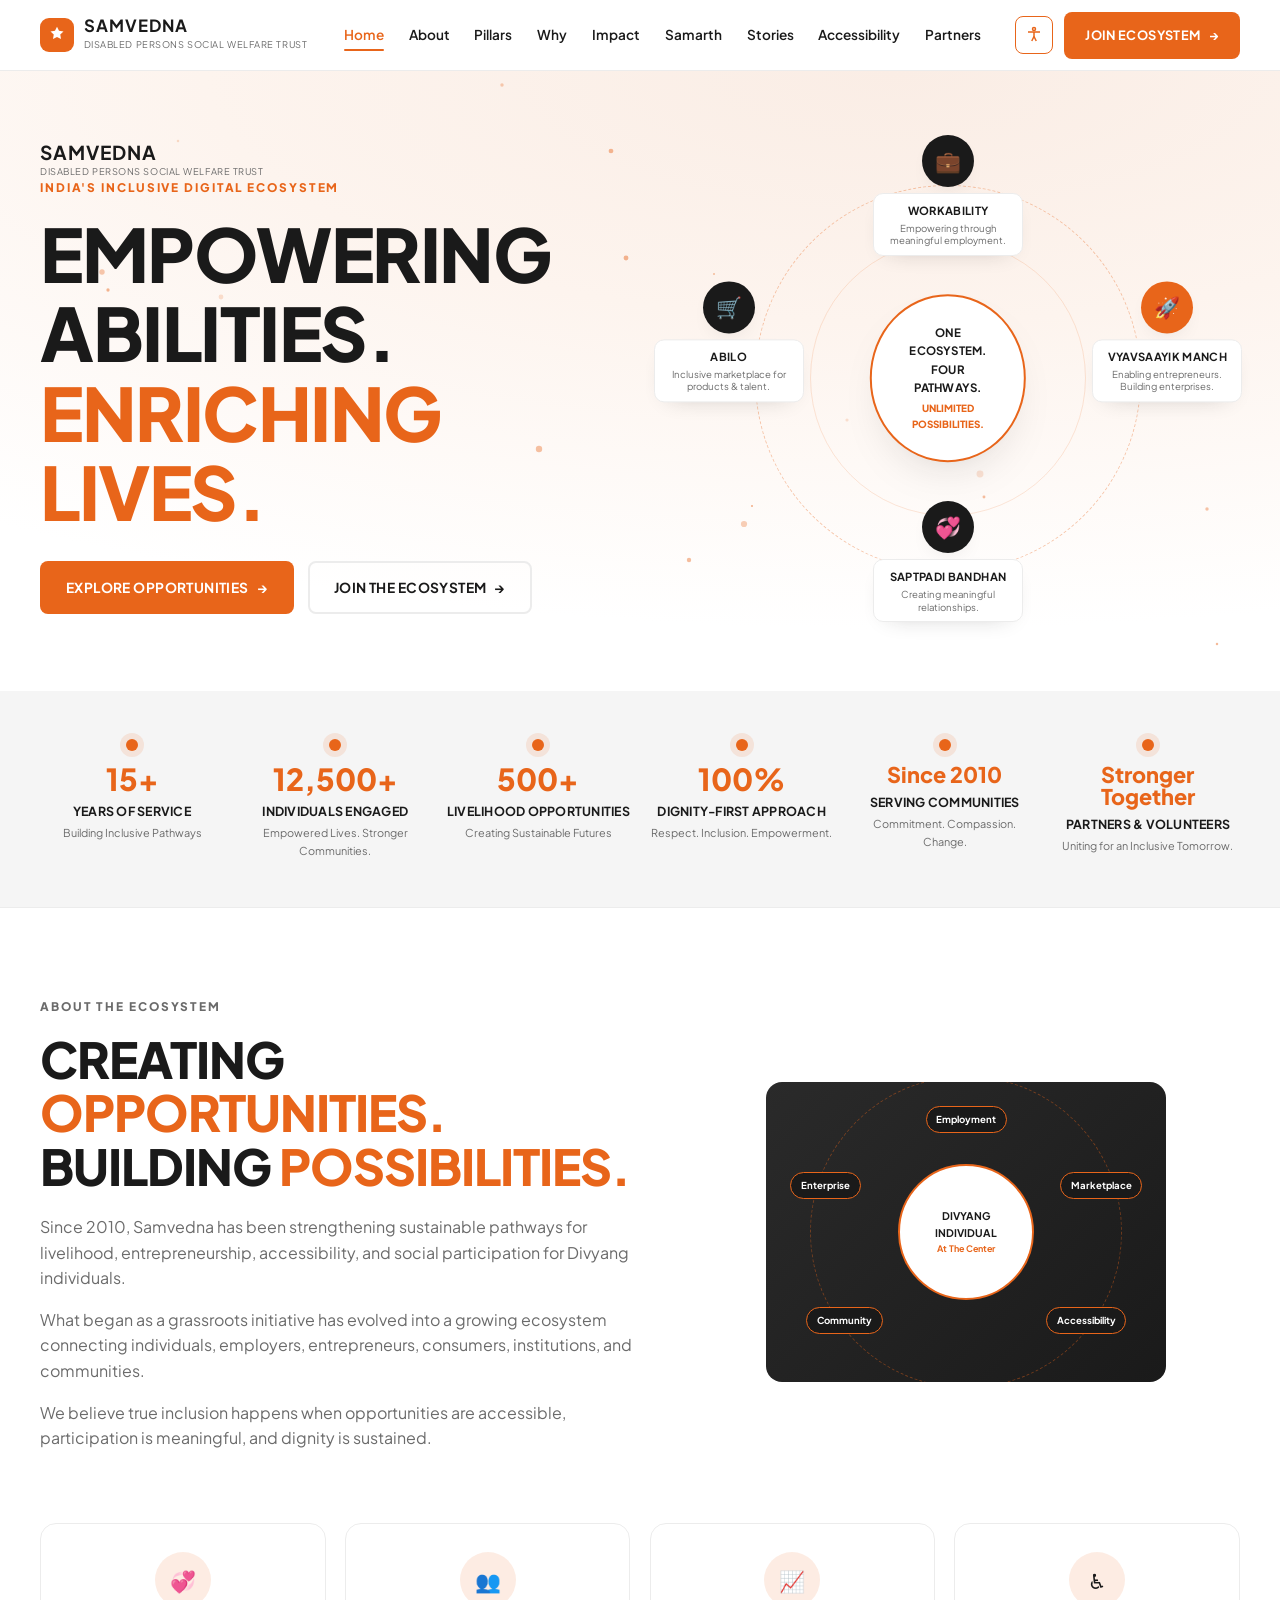
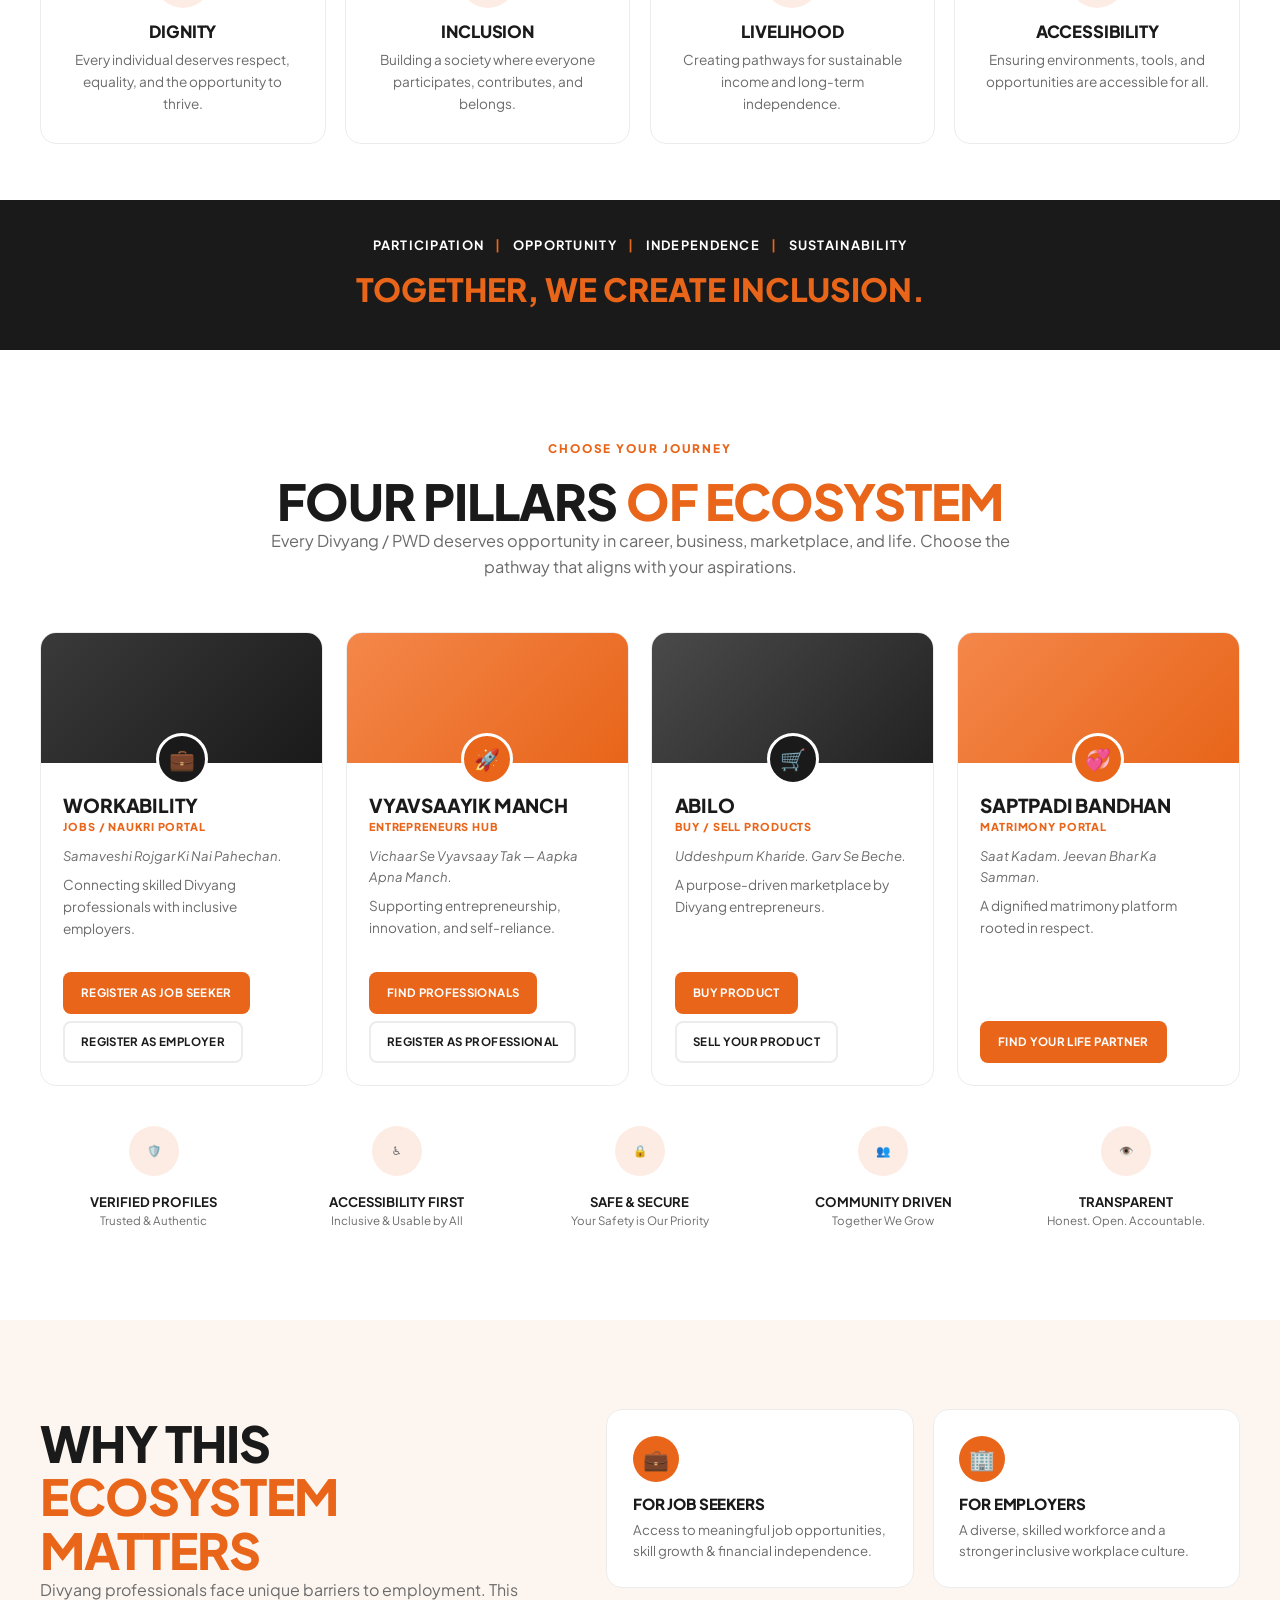
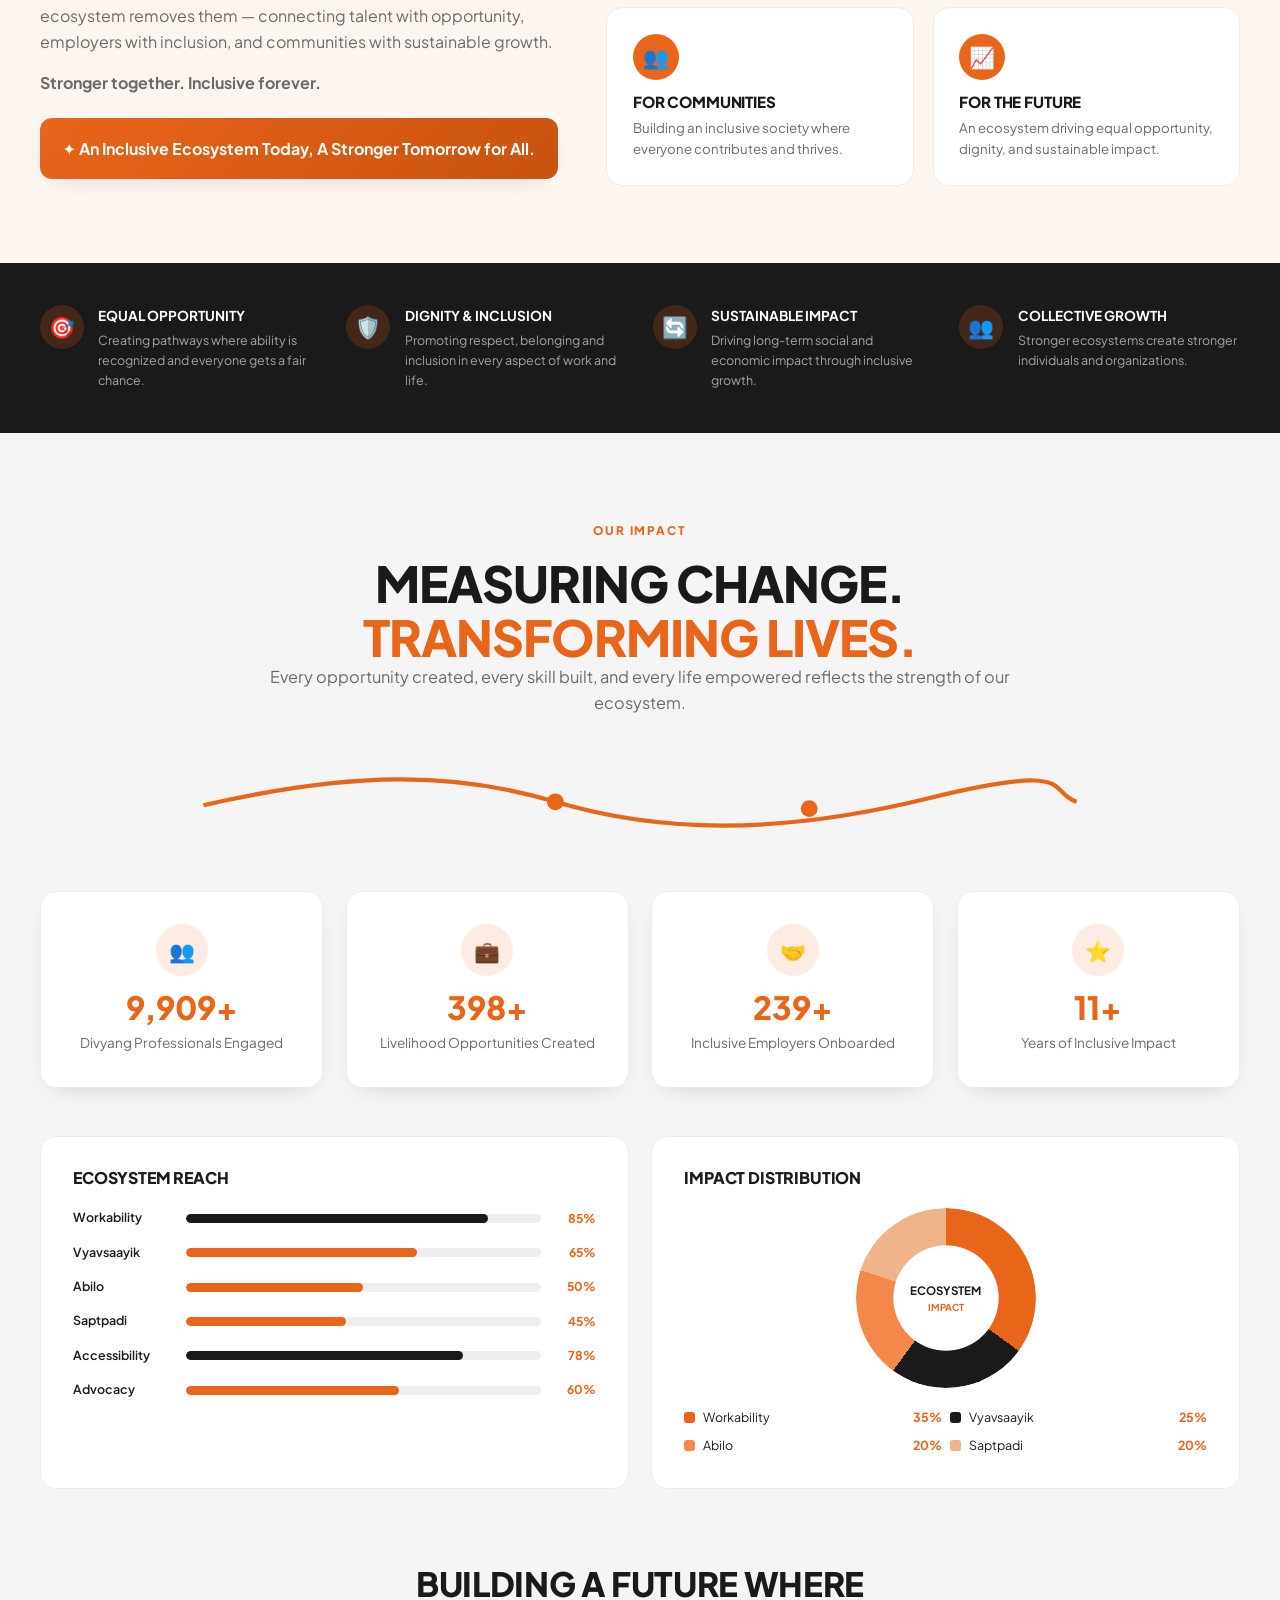
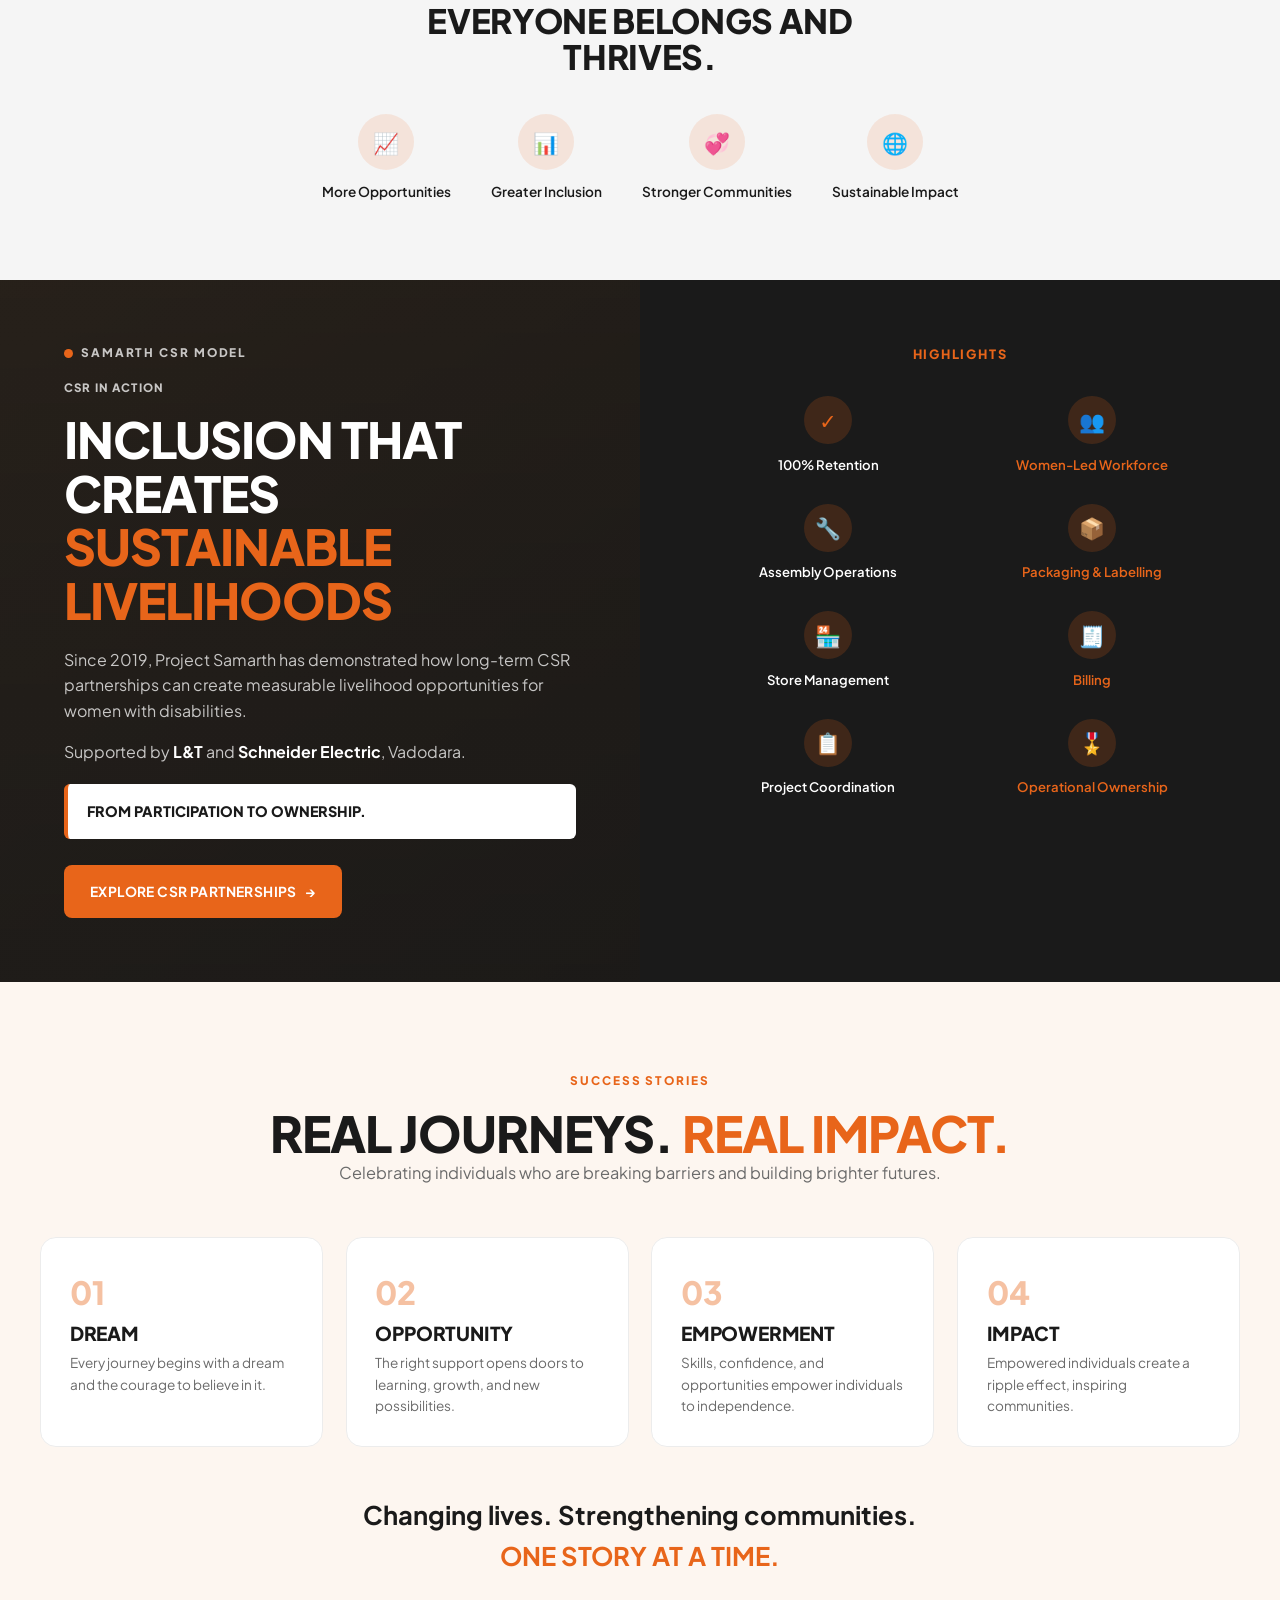
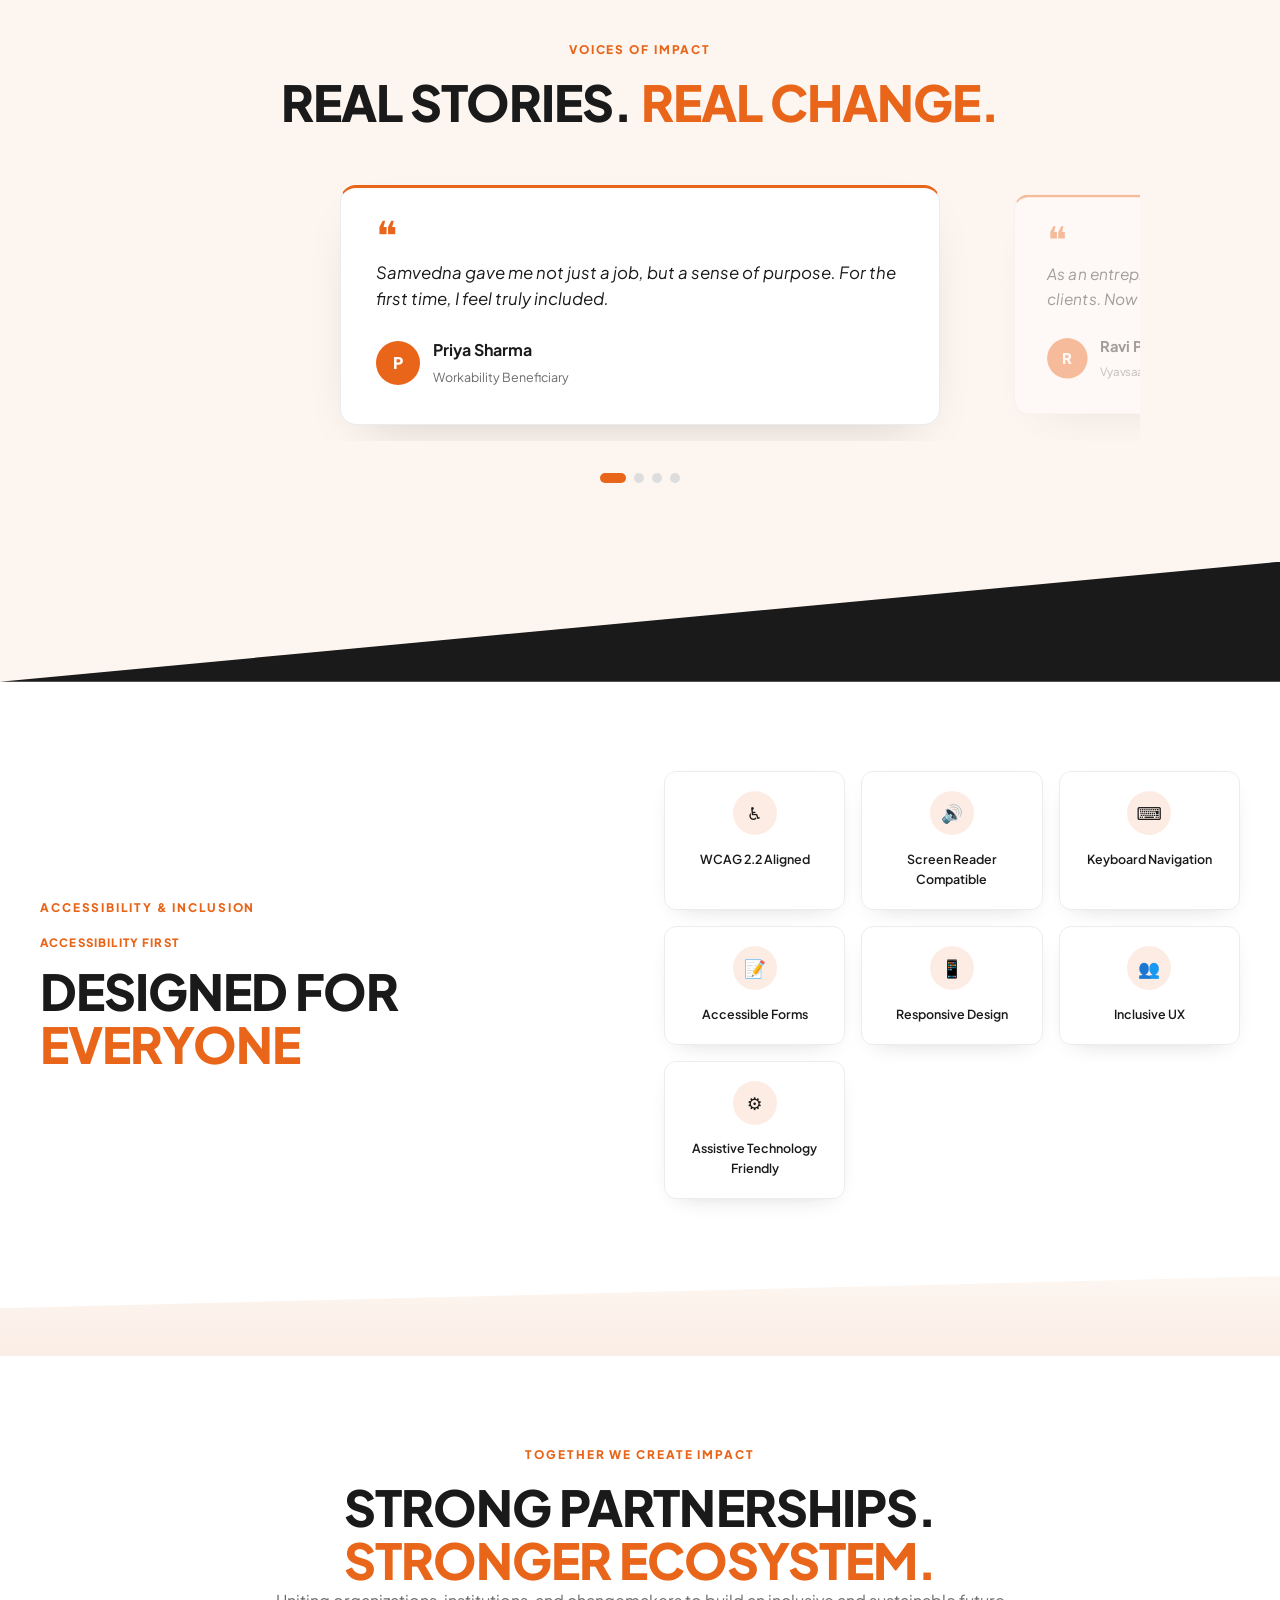
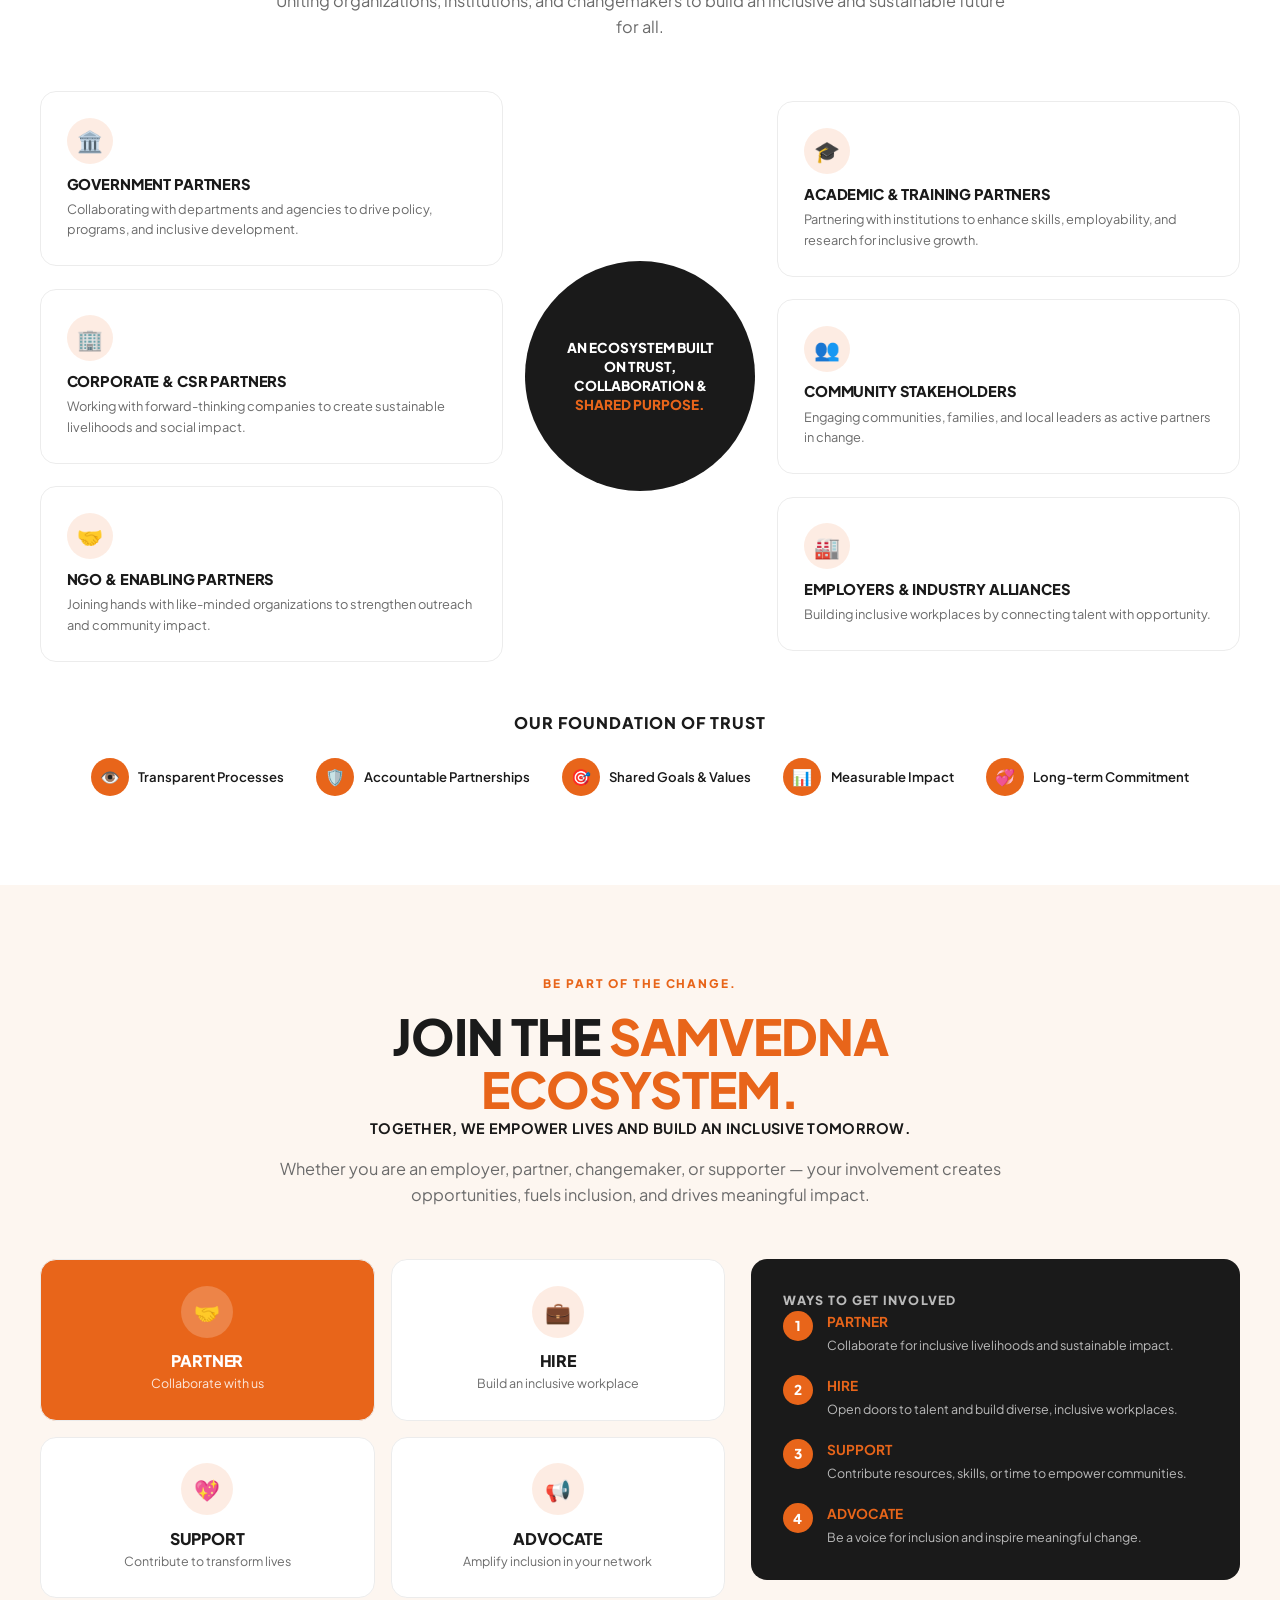
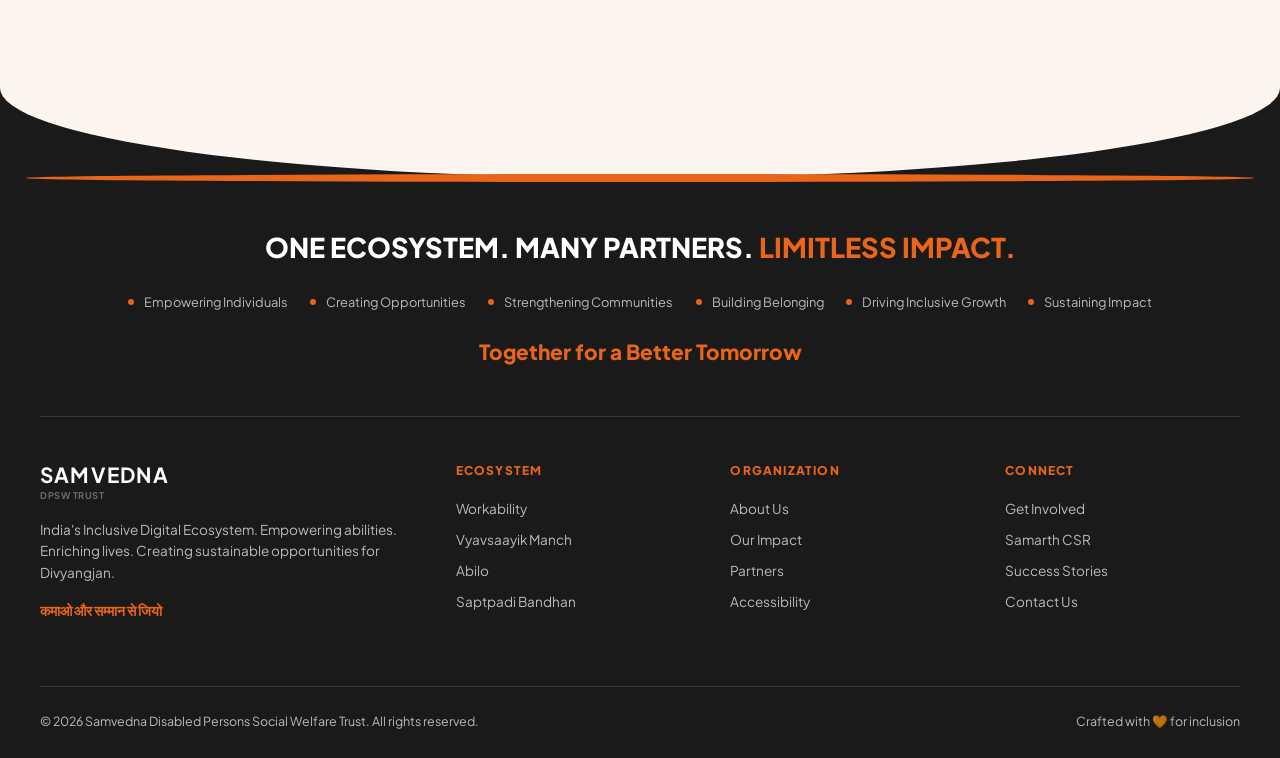
==== index.html @ 9b0b9998 "New Code" ====
<!DOCTYPE html>
<html lang="en">
<head>
  <meta charset="UTF-8" />
  <meta name="viewport" content="width=device-width, initial-scale=1.0" />
  <title>Samvedna — India's Inclusive Digital Ecosystem | DPSW Trust</title>
  <meta name="description" content="Empowering Abilities. Enriching Lives. Samvedna Disabled Persons Social Welfare Trust creates sustainable opportunities for Divyang/PWD individuals through livelihood, enterprise, accessibility, participation, and dignity." />
  <meta name="author" content="Samvedna DPSW Trust" />
  <meta name="robots" content="index, follow" />
  <meta property="og:type" content="website" />
  <meta property="og:site_name" content="Samvedna DPSW Trust" />
  <meta property="og:title" content="Samvedna — India's Inclusive Digital Ecosystem" />
  <meta property="og:description" content="Empowering Abilities. Enriching Lives. Creating sustainable opportunities for Divyang/PWD individuals." />
  <meta property="og:locale" content="en_IN" />

  <link rel="preconnect" href="https://fonts.googleapis.com" />
  <link rel="preconnect" href="https://fonts.gstatic.com" crossorigin />
  <link href="https://fonts.googleapis.com/css2?family=Plus+Jakarta+Sans:ital,wght@0,400;0,500;0,600;0,700;0,800;1,400;1,500&display=swap" rel="stylesheet" />
  <link rel="stylesheet" href="assets/css/style.css" />
</head>
<body>
  <a class="skip-link" href="#main-content">Skip to main content</a>

  <div class="scroll-progress" id="scroll-progress" aria-hidden="true"></div>
  <canvas class="cursor-canvas" id="cursor-canvas" aria-hidden="true"></canvas>

  <!-- ============ HEADER ============ -->
  <header class="site-header" id="site-header">
    <div class="wrap header-inner">
      <a class="brand" href="#hero" aria-label="Samvedna — home">
        <span class="brand-mark" aria-hidden="true">
          <svg viewBox="0 0 24 24" width="20" height="20"><path fill="#fff" d="M12 2l2.4 4.9 5.4.8-3.9 3.8.9 5.4-4.8-2.5-4.8 2.5.9-5.4L4.2 7.7l5.4-.8z"/></svg>
        </span>
        <span class="brand-text"><strong>SAMVEDNA</strong><small>Disabled Persons Social Welfare Trust</small></span>
      </a>

      <nav class="main-nav" id="main-nav" aria-label="Primary">
        <ul>
          <li><a href="#hero">Home</a></li>
          <li><a href="#about">About</a></li>
          <li><a href="#pillars">Pillars</a></li>
          <li><a href="#why">Why</a></li>
          <li><a href="#impact">Impact</a></li>
          <li><a href="#samarth">Samarth</a></li>
          <li><a href="#stories">Stories</a></li>
          <li><a href="#accessibility">Accessibility</a></li>
          <li><a href="#partners">Partners</a></li>
        </ul>
      </nav>

      <div class="header-actions">
        <button class="a11y-btn" aria-label="Accessibility options" title="Accessibility">
          <svg viewBox="0 0 24 24" width="18" height="18" fill="none" stroke="currentColor" stroke-width="2"><circle cx="12" cy="4" r="2"/><path d="M4 8h16M12 8v6m0 0l-3 6m3-6l3 6"/></svg>
        </button>
        <a class="btn btn-solid header-cta" href="#get-involved">Join Ecosystem <span class="arr">&rarr;</span></a>
      </div>

      <button class="nav-toggle" id="nav-toggle" aria-expanded="false" aria-controls="main-nav" aria-label="Open menu">
        <span></span><span></span><span></span>
      </button>
    </div>
  </header>

  <main id="main-content">

    <!-- ============ HERO ============ -->
    <section class="hero" id="hero">
      <div class="particles" id="particles" aria-hidden="true"></div>
      <div class="wrap hero-inner">
        <div class="hero-copy">
          <span class="brand-text hero-logo"><strong>SAMVEDNA</strong><small>Disabled Persons Social Welfare Trust</small></span>
          <p class="eyebrow">India's Inclusive Digital Ecosystem</p>
          <h1 class="hero-title">
            <span class="tw" data-tw="EMPOWERING ABILITIES." data-color="ink"></span>
            <span class="tw" data-tw="ENRICHING LIVES." data-color="orange" data-delay="1200"></span>
          </h1>
          <div class="hero-actions">
            <a class="btn btn-solid" href="#pillars">Explore Opportunities <span class="arr">&rarr;</span></a>
            <a class="btn btn-outline" href="#get-involved">Join The Ecosystem <span class="arr">&rarr;</span></a>
          </div>
        </div>

        <!-- Ecosystem orbit -->
        <div class="orbit-wrap reveal" role="img" aria-label="Ecosystem diagram: Workability, Vyavsaayik Manch, Abilo and Saptpadi Bandhan orbiting one ecosystem.">
          <span class="orbit-ring r1" aria-hidden="true"></span>
          <span class="orbit-ring r2" aria-hidden="true"></span>
          <div class="orbit-center">
            <strong>ONE ECOSYSTEM.</strong>
            <strong>FOUR PATHWAYS.</strong>
            <span class="oc-accent">UNLIMITED POSSIBILITIES.</span>
          </div>

          <div class="orb-node top">
            <span class="orb-icon dark">💼</span>
            <div class="orb-label"><strong>WORKABILITY</strong><small>Empowering through meaningful employment.</small></div>
          </div>
          <div class="orb-node right">
            <span class="orb-icon orange">🚀</span>
            <div class="orb-label"><strong>VYAVSAAYIK MANCH</strong><small>Enabling entrepreneurs. Building enterprises.</small></div>
          </div>
          <div class="orb-node bottom">
            <span class="orb-icon dark">💞</span>
            <div class="orb-label"><strong>SAPTPADI BANDHAN</strong><small>Creating meaningful relationships.</small></div>
          </div>
          <div class="orb-node left">
            <span class="orb-icon dark">🛒</span>
            <div class="orb-label"><strong>ABILO</strong><small>Inclusive marketplace for products &amp; talent.</small></div>
          </div>
        </div>
      </div>
    </section>

    <!-- ============ STATS ============ -->
    <section class="stats" aria-label="Our reach">
      <div class="wrap stats-grid">
        <div class="stat reveal"><span class="dot"></span><span class="stat-num" data-count="15" data-suffix="+">0</span><span class="stat-label">Years of Service</span><span class="stat-sub">Building Inclusive Pathways</span></div>
        <div class="stat reveal"><span class="dot"></span><span class="stat-num" data-count="12500" data-suffix="+">0</span><span class="stat-label">Individuals Engaged</span><span class="stat-sub">Empowered Lives. Stronger Communities.</span></div>
        <div class="stat reveal"><span class="dot"></span><span class="stat-num" data-count="500" data-suffix="+">0</span><span class="stat-label">Livelihood Opportunities</span><span class="stat-sub">Creating Sustainable Futures</span></div>
        <div class="stat reveal"><span class="dot"></span><span class="stat-num" data-count="100" data-suffix="%">0</span><span class="stat-label">Dignity-First Approach</span><span class="stat-sub">Respect. Inclusion. Empowerment.</span></div>
        <div class="stat reveal"><span class="dot"></span><span class="stat-num nc">Since 2010</span><span class="stat-label">Serving Communities</span><span class="stat-sub">Commitment. Compassion. Change.</span></div>
        <div class="stat reveal"><span class="dot"></span><span class="stat-num nc">Stronger Together</span><span class="stat-label">Partners &amp; Volunteers</span><span class="stat-sub">Uniting for an Inclusive Tomorrow.</span></div>
      </div>
    </section>

    <!-- ============ ABOUT ============ -->
    <section class="about" id="about">
      <div class="wrap">
        <div class="about-top">
          <div class="about-copy reveal">
            <p class="eyebrow">About The Ecosystem</p>
            <h2 class="section-title">Creating <span class="o">Opportunities.</span><br />Building <span class="o">Possibilities.</span></h2>
            <p>Since 2010, Samvedna has been strengthening sustainable pathways for livelihood, entrepreneurship, accessibility, and social participation for Divyang individuals.</p>
            <p>What began as a grassroots initiative has evolved into a growing ecosystem connecting individuals, employers, entrepreneurs, consumers, institutions, and communities.</p>
            <p>We believe true inclusion happens when opportunities are accessible, participation is meaningful, and dignity is sustained.</p>
          </div>
          <div class="about-visual reveal" aria-hidden="true">
            <div class="person-orbit">
              <span class="po-ring"></span>
              <div class="po-center"><strong>DIVYANG</strong><strong>INDIVIDUAL</strong><small>At The Center</small></div>
              <span class="po-node n-top">Employment</span>
              <span class="po-node n-tr">Marketplace</span>
              <span class="po-node n-br">Accessibility</span>
              <span class="po-node n-bl">Community</span>
              <span class="po-node n-tl">Enterprise</span>
            </div>
          </div>
        </div>

        <div class="value-cards">
          <article class="value-card reveal"><span class="vc-icon">💞</span><h3>Dignity</h3><p>Every individual deserves respect, equality, and the opportunity to thrive.</p></article>
          <article class="value-card reveal"><span class="vc-icon">👥</span><h3>Inclusion</h3><p>Building a society where everyone participates, contributes, and belongs.</p></article>
          <article class="value-card reveal"><span class="vc-icon">📈</span><h3>Livelihood</h3><p>Creating pathways for sustainable income and long-term independence.</p></article>
          <article class="value-card reveal"><span class="vc-icon">♿</span><h3>Accessibility</h3><p>Ensuring environments, tools, and opportunities are accessible for all.</p></article>
        </div>
      </div>

      <div class="band">
        <div class="wrap band-inner">
          <p class="band-pills"><span>Participation</span><i>|</i><span>Opportunity</span><i>|</i><span>Independence</span><i>|</i><span>Sustainability</span></p>
          <p class="band-title o">Together, We Create Inclusion.</p>
        </div>
      </div>
    </section>

    <!-- ============ PILLARS ============ -->
    <section class="pillars" id="pillars">
      <div class="wrap">
        <header class="section-head reveal">
          <p class="eyebrow center">Choose Your Journey</p>
          <h2 class="section-title">Four Pillars <span class="o">of Ecosystem</span></h2>
          <p class="section-lead">Every Divyang / PWD deserves opportunity in career, business, marketplace, and life. Choose the pathway that aligns with your aspirations.</p>
        </header>

        <div class="pillar-grid">
          <article class="pillar reveal">
            <div class="pillar-top grad-work"><span class="pillar-badge dark">💼</span></div>
            <div class="pillar-body">
              <h3>Workability</h3><p class="p-tag">Jobs / Naukri Portal</p>
              <p class="p-hi">Samaveshi Rojgar Ki Nai Pahechan.</p>
              <p>Connecting skilled Divyang professionals with inclusive employers.</p>
              <div class="p-actions"><a class="btn btn-small btn-solid" href="#get-involved">Register as Job Seeker</a><a class="btn btn-small btn-outline" href="#get-involved">Register as Employer</a></div>
            </div>
          </article>
          <article class="pillar reveal">
            <div class="pillar-top grad-enter"><span class="pillar-badge orange">🚀</span></div>
            <div class="pillar-body">
              <h3>Vyavsaayik Manch</h3><p class="p-tag">Entrepreneurs Hub</p>
              <p class="p-hi">Vichaar Se Vyavsaay Tak — Aapka Apna Manch.</p>
              <p>Supporting entrepreneurship, innovation, and self-reliance.</p>
              <div class="p-actions"><a class="btn btn-small btn-solid" href="#get-involved">Find Professionals</a><a class="btn btn-small btn-outline" href="#get-involved">Register as Professional</a></div>
            </div>
          </article>
          <article class="pillar reveal">
            <div class="pillar-top grad-market"><span class="pillar-badge dark">🛒</span></div>
            <div class="pillar-body">
              <h3>Abilo</h3><p class="p-tag">Buy / Sell Products</p>
              <p class="p-hi">Uddeshpurn Kharide. Garv Se Beche.</p>
              <p>A purpose-driven marketplace by Divyang entrepreneurs.</p>
              <div class="p-actions"><a class="btn btn-small btn-solid" href="#get-involved">Buy Product</a><a class="btn btn-small btn-outline" href="#get-involved">Sell Your Product</a></div>
            </div>
          </article>
          <article class="pillar reveal">
            <div class="pillar-top grad-matri"><span class="pillar-badge orange">💞</span></div>
            <div class="pillar-body">
              <h3>Saptpadi Bandhan</h3><p class="p-tag">Matrimony Portal</p>
              <p class="p-hi">Saat Kadam. Jeevan Bhar Ka Samman.</p>
              <p>A dignified matrimony platform rooted in respect.</p>
              <div class="p-actions"><a class="btn btn-small btn-solid" href="#get-involved">Find Your Life Partner</a></div>
            </div>
          </article>
        </div>

        <ul class="trust-row reveal">
          <li><span class="tr-icon">🛡️</span><strong>Verified Profiles</strong><span>Trusted &amp; Authentic</span></li>
          <li><span class="tr-icon">♿</span><strong>Accessibility First</strong><span>Inclusive &amp; Usable by All</span></li>
          <li><span class="tr-icon">🔒</span><strong>Safe &amp; Secure</strong><span>Your Safety is Our Priority</span></li>
          <li><span class="tr-icon">👥</span><strong>Community Driven</strong><span>Together We Grow</span></li>
          <li><span class="tr-icon">👁️</span><strong>Transparent</strong><span>Honest. Open. Accountable.</span></li>
        </ul>
      </div>
    </section>

    <!-- ============ WHY ============ -->
    <section class="why" id="why">
      <div class="wrap why-grid">
        <div class="why-intro reveal">
          <h2 class="section-title">Why This <span class="o">Ecosystem Matters</span></h2>
          <p>Divyang professionals face unique barriers to employment. This ecosystem removes them — connecting talent with opportunity, employers with inclusion, and communities with sustainable growth.</p>
          <p class="why-strong">Stronger together. Inclusive forever.</p>
          <div class="why-card-cta">✦ An Inclusive Ecosystem Today, A Stronger Tomorrow for All.</div>
        </div>
        <div class="why-cards">
          <article class="why-card reveal"><span class="wc-icon">💼</span><h3>For Job Seekers</h3><p>Access to meaningful job opportunities, skill growth &amp; financial independence.</p></article>
          <article class="why-card reveal"><span class="wc-icon">🏢</span><h3>For Employers</h3><p>A diverse, skilled workforce and a stronger inclusive workplace culture.</p></article>
          <article class="why-card reveal"><span class="wc-icon">👥</span><h3>For Communities</h3><p>Building an inclusive society where everyone contributes and thrives.</p></article>
          <article class="why-card reveal"><span class="wc-icon">📈</span><h3>For The Future</h3><p>An ecosystem driving equal opportunity, dignity, and sustainable impact.</p></article>
        </div>
      </div>
      <div class="band">
        <div class="wrap band-grid">
          <div class="band-item reveal"><span class="bi-icon">🎯</span><div><strong>Equal Opportunity</strong><p>Creating pathways where ability is recognized and everyone gets a fair chance.</p></div></div>
          <div class="band-item reveal"><span class="bi-icon">🛡️</span><div><strong>Dignity &amp; Inclusion</strong><p>Promoting respect, belonging and inclusion in every aspect of work and life.</p></div></div>
          <div class="band-item reveal"><span class="bi-icon">🔄</span><div><strong>Sustainable Impact</strong><p>Driving long-term social and economic impact through inclusive growth.</p></div></div>
          <div class="band-item reveal"><span class="bi-icon">👥</span><div><strong>Collective Growth</strong><p>Stronger ecosystems create stronger individuals and organizations.</p></div></div>
        </div>
      </div>
    </section>

    <!-- ============ IMPACT ============ -->
    <section class="impact" id="impact">
      <div class="wrap">
        <header class="section-head reveal">
          <p class="eyebrow center">Our Impact</p>
          <h2 class="section-title">Measuring Change. <span class="o">Transforming Lives.</span></h2>
          <p class="section-lead">Every opportunity created, every skill built, and every life empowered reflects the strength of our ecosystem.</p>
        </header>

        <svg class="squiggle reveal" viewBox="0 0 520 40" preserveAspectRatio="xMidYMid meet" aria-hidden="true">
          <path d="M2 22 C 90 2, 150 2, 210 20 S 340 40, 430 18 S 500 14, 518 20" fill="none" stroke="#E8651A" stroke-width="2.5"/>
          <circle cx="210" cy="20" r="5" fill="#E8651A"/><circle cx="360" cy="24" r="5" fill="#E8651A"/>
        </svg>

        <div class="impact-cards">
          <div class="impact-card reveal"><span class="ic-icon">👥</span><span class="stat-num" data-count="9909" data-suffix="+">0</span><span>Divyang Professionals Engaged</span></div>
          <div class="impact-card reveal"><span class="ic-icon">💼</span><span class="stat-num" data-count="398" data-suffix="+">0</span><span>Livelihood Opportunities Created</span></div>
          <div class="impact-card reveal"><span class="ic-icon">🤝</span><span class="stat-num" data-count="239" data-suffix="+">0</span><span>Inclusive Employers Onboarded</span></div>
          <div class="impact-card reveal"><span class="ic-icon">⭐</span><span class="stat-num" data-count="11" data-suffix="+">0</span><span>Years of Inclusive Impact</span></div>
        </div>

        <div class="impact-charts">
          <div class="chart-card reveal">
            <h3>Ecosystem Reach</h3>
            <ul class="bars">
              <li><span class="bl">Workability</span><span class="bar dark"><i style="--v:85%"></i></span><span class="bv">85%</span></li>
              <li><span class="bl">Vyavsaayik</span><span class="bar"><i style="--v:65%"></i></span><span class="bv">65%</span></li>
              <li><span class="bl">Abilo</span><span class="bar"><i style="--v:50%"></i></span><span class="bv">50%</span></li>
              <li><span class="bl">Saptpadi</span><span class="bar"><i style="--v:45%"></i></span><span class="bv">45%</span></li>
              <li><span class="bl">Accessibility</span><span class="bar dark"><i style="--v:78%"></i></span><span class="bv">78%</span></li>
              <li><span class="bl">Advocacy</span><span class="bar"><i style="--v:60%"></i></span><span class="bv">60%</span></li>
            </ul>
          </div>
          <div class="chart-card reveal">
            <h3>Impact Distribution</h3>
            <div class="donut-wrap">
              <div class="donut" style="--w:35;--v:25;--a:20;--s:20;"></div>
              <div class="donut-center"><strong>ECOSYSTEM</strong><small>IMPACT</small></div>
            </div>
            <ul class="donut-legend">
              <li><i class="lg o"></i>Workability <b>35%</b></li>
              <li><i class="lg d"></i>Vyavsaayik <b>25%</b></li>
              <li><i class="lg l"></i>Abilo <b>20%</b></li>
              <li><i class="lg g"></i>Saptpadi <b>20%</b></li>
            </ul>
          </div>
        </div>
      </div>

      <div class="future">
        <div class="wrap">
          <h2 class="future-title reveal">Building a Future Where Everyone Belongs and Thrives.</h2>
          <ul class="future-items">
            <li class="reveal"><span class="fi-icon">📈</span>More Opportunities</li>
            <li class="reveal"><span class="fi-icon">📊</span>Greater Inclusion</li>
            <li class="reveal"><span class="fi-icon">💞</span>Stronger Communities</li>
            <li class="reveal"><span class="fi-icon">🌐</span>Sustainable Impact</li>
          </ul>
        </div>
      </div>
    </section>

    <!-- ============ SAMARTH ============ -->
    <section class="samarth" id="samarth">
      <div class="samarth-split">
        <div class="samarth-left reveal">
          <p class="eyebrow"><span class="dot-o"></span> Samarth CSR Model</p>
          <p class="csr-tag">CSR In Action</p>
          <h2 class="section-title light">Inclusion That Creates <span class="o">Sustainable Livelihoods</span></h2>
          <p>Since 2019, Project Samarth has demonstrated how long-term CSR partnerships can create measurable livelihood opportunities for women with disabilities.</p>
          <p class="csr-support">Supported by <b>L&amp;T</b> and <b>Schneider Electric</b>, Vadodara.</p>
          <div class="csr-quote">From Participation to Ownership.</div>
          <a class="btn btn-solid" href="#get-involved">Explore CSR Partnerships <span class="arr">&rarr;</span></a>
        </div>
        <div class="samarth-right reveal">
          <p class="hl-title">Highlights</p>
          <ul class="hl-grid">
            <li><span class="hl-icon">✓</span>100% Retention</li>
            <li><span class="hl-icon">👥</span>Women-Led Workforce</li>
            <li><span class="hl-icon">🔧</span>Assembly Operations</li>
            <li><span class="hl-icon">📦</span>Packaging &amp; Labelling</li>
            <li><span class="hl-icon">🏪</span>Store Management</li>
            <li><span class="hl-icon">🧾</span>Billing</li>
            <li><span class="hl-icon">📋</span>Project Coordination</li>
            <li><span class="hl-icon">🎖️</span>Operational Ownership</li>
          </ul>
        </div>
      </div>
    </section>

    <!-- ============ STORIES ============ -->
    <section class="stories" id="stories">
      <div class="wrap">
        <header class="section-head reveal">
          <p class="eyebrow center">Success Stories</p>
          <h2 class="section-title">Real Journeys. <span class="o">Real Impact.</span></h2>
          <p class="section-lead">Celebrating individuals who are breaking barriers and building brighter futures.</p>
        </header>
        <ol class="journey">
          <li class="reveal"><span class="j-step">01</span><h3>Dream</h3><p>Every journey begins with a dream and the courage to believe in it.</p></li>
          <li class="reveal"><span class="j-step">02</span><h3>Opportunity</h3><p>The right support opens doors to learning, growth, and new possibilities.</p></li>
          <li class="reveal"><span class="j-step">03</span><h3>Empowerment</h3><p>Skills, confidence, and opportunities empower individuals to independence.</p></li>
          <li class="reveal"><span class="j-step">04</span><h3>Impact</h3><p>Empowered individuals create a ripple effect, inspiring communities.</p></li>
        </ol>
        <p class="stories-slogan reveal">Changing lives. Strengthening communities.<br /><span class="o">One Story at a Time.</span></p>

        <div class="testimonials reveal">
          <p class="eyebrow center">Voices of Impact</p>
          <h2 class="section-title center">Real Stories. <span class="o">Real Change.</span></h2>
          <div class="t-viewport">
            <div class="t-track" id="t-track">
              <figure class="t-card"><span class="tq">&#10077;</span><blockquote>Samvedna gave me not just a job, but a sense of purpose. For the first time, I feel truly included.</blockquote><figcaption><span class="t-av">P</span><span><strong>Priya Sharma</strong><small>Workability Beneficiary</small></span></figcaption></figure>
              <figure class="t-card"><span class="tq">&#10077;</span><blockquote>As an entrepreneur, Vyavsaayik Manch helped me find my first clients. Now my business is growing every month.</blockquote><figcaption><span class="t-av">R</span><span><strong>Ravi Patel</strong><small>Vyavsaayik Manch Member</small></span></figcaption></figure>
              <figure class="t-card"><span class="tq">&#10077;</span><blockquote>Abilo marketplace let me sell my handmade products to customers across India. Dignity in every sale.</blockquote><figcaption><span class="t-av">S</span><span><strong>Sunita Devi</strong><small>Abilo Seller</small></span></figcaption></figure>
              <figure class="t-card"><span class="tq">&#10077;</span><blockquote>The CSR partnership with Samarth gave our team purpose and pride. We are not just employees — we are owners.</blockquote><figcaption><span class="t-av">M</span><span><strong>Meena Joshi</strong><small>Samarth CSR Participant</small></span></figcaption></figure>
            </div>
          </div>
          <div class="t-dots" id="t-dots" role="tablist" aria-label="Choose testimonial"></div>
        </div>
      </div>
      <div class="diag-black" aria-hidden="true"></div>
    </section>

    <!-- ============ ACCESSIBILITY ============ -->
    <section class="access" id="accessibility">
      <div class="wrap access-grid">
        <div class="access-copy reveal">
          <p class="eyebrow">Accessibility &amp; Inclusion</p>
          <p class="csr-tag">Accessibility First</p>
          <h2 class="section-title">Designed For <span class="o">Everyone</span></h2>
        </div>
        <ul class="access-list reveal">
          <li><span class="al-icon">♿</span>WCAG 2.2 Aligned</li>
          <li><span class="al-icon">🔊</span>Screen Reader Compatible</li>
          <li><span class="al-icon">⌨️</span>Keyboard Navigation</li>
          <li><span class="al-icon">📝</span>Accessible Forms</li>
          <li><span class="al-icon">📱</span>Responsive Design</li>
          <li><span class="al-icon">👥</span>Inclusive UX</li>
          <li><span class="al-icon">⚙️</span>Assistive Technology Friendly</li>
        </ul>
      </div>
      <div class="diag-peach" aria-hidden="true"></div>
    </section>

    <!-- ============ PARTNERS ============ -->
    <section class="partners" id="partners">
      <div class="wrap">
        <header class="section-head reveal">
          <p class="eyebrow center">Together We Create Impact</p>
          <h2 class="section-title">Strong Partnerships. <span class="o">Stronger Ecosystem.</span></h2>
          <p class="section-lead">Uniting organizations, institutions, and changemakers to build an inclusive and sustainable future for all.</p>
        </header>
        <div class="partner-layout">
          <div class="p-col">
            <article class="partner reveal"><span class="pt-icon">🏛️</span><h3>Government Partners</h3><p>Collaborating with departments and agencies to drive policy, programs, and inclusive development.</p></article>
            <article class="partner reveal"><span class="pt-icon">🏢</span><h3>Corporate &amp; CSR Partners</h3><p>Working with forward-thinking companies to create sustainable livelihoods and social impact.</p></article>
            <article class="partner reveal"><span class="pt-icon">🤝</span><h3>NGO &amp; Enabling Partners</h3><p>Joining hands with like-minded organizations to strengthen outreach and community impact.</p></article>
          </div>
          <div class="p-center reveal" aria-hidden="true"><span>An Ecosystem Built on Trust, Collaboration &amp; <span class="o">Shared Purpose.</span></span></div>
          <div class="p-col">
            <article class="partner reveal"><span class="pt-icon">🎓</span><h3>Academic &amp; Training Partners</h3><p>Partnering with institutions to enhance skills, employability, and research for inclusive growth.</p></article>
            <article class="partner reveal"><span class="pt-icon">👥</span><h3>Community Stakeholders</h3><p>Engaging communities, families, and local leaders as active partners in change.</p></article>
            <article class="partner reveal"><span class="pt-icon">🏭</span><h3>Employers &amp; Industry Alliances</h3><p>Building inclusive workplaces by connecting talent with opportunity.</p></article>
          </div>
        </div>
        <div class="foundation reveal">
          <p class="fnd-title">Our Foundation of Trust</p>
          <ul>
            <li><span class="fnd-icon">👁️</span>Transparent Processes</li>
            <li><span class="fnd-icon">🛡️</span>Accountable Partnerships</li>
            <li><span class="fnd-icon">🎯</span>Shared Goals &amp; Values</li>
            <li><span class="fnd-icon">📊</span>Measurable Impact</li>
            <li><span class="fnd-icon">💞</span>Long-term Commitment</li>
          </ul>
        </div>
      </div>
    </section>

    <!-- ============ GET INVOLVED ============ -->
    <section class="get-involved" id="get-involved">
      <div class="wrap">
        <header class="section-head reveal">
          <p class="eyebrow center">Be Part of the Change.</p>
          <h2 class="section-title">Join The <span class="o">Samvedna Ecosystem.</span></h2>
          <p class="gi-strong">Together, we empower lives and build an inclusive tomorrow.</p>
          <p class="section-lead">Whether you are an employer, partner, changemaker, or supporter — your involvement creates opportunities, fuels inclusion, and drives meaningful impact.</p>
        </header>
        <div class="gi-layout">
          <div class="gi-cards">
            <article class="gi-card active reveal"><span class="gi-icon">🤝</span><h3>Partner</h3><p>Collaborate with us</p></article>
            <article class="gi-card reveal"><span class="gi-icon">💼</span><h3>Hire</h3><p>Build an inclusive workplace</p></article>
            <article class="gi-card reveal"><span class="gi-icon">💖</span><h3>Support</h3><p>Contribute to transform lives</p></article>
            <article class="gi-card reveal"><span class="gi-icon">📢</span><h3>Advocate</h3><p>Amplify inclusion in your network</p></article>
          </div>
          <div class="gi-panel reveal">
            <p class="gi-panel-title">Ways to Get Involved</p>
            <ol>
              <li><span class="gi-num">1</span><div><strong>Partner</strong><p>Collaborate for inclusive livelihoods and sustainable impact.</p></div></li>
              <li><span class="gi-num">2</span><div><strong>Hire</strong><p>Open doors to talent and build diverse, inclusive workplaces.</p></div></li>
              <li><span class="gi-num">3</span><div><strong>Support</strong><p>Contribute resources, skills, or time to empower communities.</p></div></li>
              <li><span class="gi-num">4</span><div><strong>Advocate</strong><p>Be a voice for inclusion and inspire meaningful change.</p></div></li>
            </ol>
          </div>
        </div>
      </div>
    </section>
  </main>

  <!-- ============ FOOTER ============ -->
  <footer class="site-footer">
    <div class="footer-curve" aria-hidden="true"></div>
    <div class="wrap footer-top">
      <p class="footer-slogan">One Ecosystem. Many Partners. <span class="o">Limitless Impact.</span></p>
      <ul class="footer-tags">
        <li>Empowering Individuals</li><li>Creating Opportunities</li><li>Strengthening Communities</li>
        <li>Building Belonging</li><li>Driving Inclusive Growth</li><li>Sustaining Impact</li>
      </ul>
      <p class="footer-together o">Together for a Better Tomorrow</p>
    </div>

    <div class="wrap footer-grid">
      <div class="footer-brand">
        <span class="brand-text"><strong>SAMVEDNA</strong><small class="o">DPSW Trust</small></span>
        <p>India's Inclusive Digital Ecosystem. Empowering abilities. Enriching lives. Creating sustainable opportunities for Divyangjan.</p>
        <p class="footer-hindi o" lang="hi">कमाओ और सम्मान से जियो</p>
      </div>
      <nav class="footer-col" aria-label="Ecosystem"><h4>Ecosystem</h4><ul><li><a href="#pillars">Workability</a></li><li><a href="#pillars">Vyavsaayik Manch</a></li><li><a href="#pillars">Abilo</a></li><li><a href="#pillars">Saptpadi Bandhan</a></li></ul></nav>
      <nav class="footer-col" aria-label="Organization"><h4>Organization</h4><ul><li><a href="#about">About Us</a></li><li><a href="#impact">Our Impact</a></li><li><a href="#partners">Partners</a></li><li><a href="#accessibility">Accessibility</a></li></ul></nav>
      <nav class="footer-col" aria-label="Connect"><h4>Connect</h4><ul><li><a href="#get-involved">Get Involved</a></li><li><a href="#samarth">Samarth CSR</a></li><li><a href="#stories">Success Stories</a></li><li><a href="#">Contact Us</a></li></ul></nav>
    </div>
    <div class="wrap footer-bottom">
      <p>&copy; <span id="year">2026</span> Samvedna Disabled Persons Social Welfare Trust. All rights reserved.</p>
      <p>Crafted with 🧡 for inclusion</p>
    </div>
  </footer>

  <script src="assets/js/main.js"></script>
</body>
</html>
---- assets/css/style.css ----
/* =====================================================================
   SAMVEDNA — DPSW Trust  |  Orange (#E8651A) + Black (#1A1A1A) + Cream
   ===================================================================== */
:root{
  --orange:#E8651A; --orange-d:#c9530f; --orange-l:#f4874a;
  --ink:#1A1A1A; --ink-2:#2a2a2a; --gray:#6b6b6b; --gray-l:#9a9a9a;
  --cream:#FAEDE5; --cream-2:#FBF3EC; --peach:#FDF6F0;
  --white:#fff; --off:#f5f5f5; --line:#ececec; --line-d:rgba(255,255,255,.12);
  --font:'Plus Jakarta Sans',system-ui,-apple-system,sans-serif;
  --wrap:1200px; --radius:16px; --radius-sm:12px;
  --shadow:0 20px 50px -28px rgba(26,26,26,.25);
  --shadow-sm:0 8px 24px -16px rgba(26,26,26,.3);
  --ease:cubic-bezier(.22,1,.36,1);
}
*,*::before,*::after{box-sizing:border-box}
html{scroll-behavior:smooth;-webkit-text-size-adjust:100%}
body{margin:0;font-family:var(--font);color:var(--ink);background:var(--white);line-height:1.6;font-size:16px;-webkit-font-smoothing:antialiased}
img{max-width:100%;display:block}
a{color:inherit;text-decoration:none}
ul,ol{margin:0;padding:0;list-style:none}
h1,h2,h3,h4{margin:0;font-weight:800;line-height:1.08;letter-spacing:-.01em}
p{margin:0 0 1rem}
.wrap{width:min(100% - 2.5rem,var(--wrap));margin-inline:auto}
.o{color:var(--orange)}
.skip-link{position:absolute;left:1rem;top:-60px;background:var(--orange);color:#fff;padding:.7rem 1.2rem;border-radius:0 0 10px 10px;z-index:500;transition:top .2s}
.skip-link:focus{top:0}
:focus-visible{outline:3px solid var(--orange);outline-offset:3px;border-radius:4px}

/* eyebrow / titles */
.eyebrow{font-size:.74rem;font-weight:800;letter-spacing:.16em;text-transform:uppercase;color:var(--orange);margin:0 0 1rem;display:flex;align-items:center;gap:.5rem}
.eyebrow.center{justify-content:center}
.section-title{font-size:clamp(1.8rem,4.2vw,3.1rem);text-transform:uppercase;letter-spacing:-.02em}
.section-title.center{text-align:center}
.section-title.light{color:#fff}
.section-lead{font-size:1.02rem;color:var(--gray);max-width:62ch}
.section-head{text-align:center;max-width:760px;margin:0 auto 3.2rem}
.section-head .section-lead{margin-inline:auto}
.dot-o{width:9px;height:9px;border-radius:50%;background:var(--orange);display:inline-block}

/* buttons */
.btn{display:inline-flex;align-items:center;justify-content:center;gap:.5rem;font-family:var(--font);font-weight:700;font-size:.86rem;text-transform:uppercase;letter-spacing:.03em;padding:.85rem 1.5rem;border-radius:8px;border:2px solid transparent;cursor:pointer;transition:transform .25s var(--ease),background .25s,color .25s,border-color .25s;will-change:transform}
.btn .arr{transition:transform .25s var(--ease)}
.btn:hover .arr{transform:translateX(4px)}
.btn-solid{background:var(--orange);color:#fff}
.btn-solid:hover{background:var(--orange-d)}
.btn-outline{background:transparent;border-color:var(--line);color:var(--ink)}
.btn-outline:hover{border-color:var(--orange);color:var(--orange)}
.btn-small{padding:.6rem 1rem;font-size:.72rem}
.header-cta{padding:.7rem 1.2rem;font-size:.8rem}

/* header */
.site-header{position:sticky;top:0;z-index:100;background:rgba(255,255,255,.92);backdrop-filter:blur(12px);border-bottom:1px solid var(--line);transition:box-shadow .3s}
.site-header.scrolled{box-shadow:0 6px 24px -18px rgba(0,0,0,.4)}
.header-inner{display:flex;align-items:center;gap:1.4rem;height:70px}
.brand{display:flex;align-items:center;gap:.6rem}
.brand-mark{width:34px;height:34px;border-radius:9px;background:var(--orange);display:grid;place-items:center;flex-shrink:0}
.brand-text strong{display:block;font-size:1.05rem;letter-spacing:.06em;color:var(--ink);line-height:1}
.brand-text small{display:block;font-size:.58rem;color:var(--gray);letter-spacing:.06em;text-transform:uppercase;margin-top:2px}
.main-nav{margin-left:auto}
.main-nav ul{display:flex;gap:.15rem}
.main-nav a{display:block;padding:.5rem .7rem;font-size:.85rem;font-weight:600;color:var(--ink);border-radius:7px;position:relative;transition:color .2s}
.main-nav a:hover,.main-nav a.active{color:var(--orange)}
.main-nav a.active::after{content:"";position:absolute;left:.7rem;right:.7rem;bottom:3px;height:2px;background:var(--orange);border-radius:2px}
.header-actions{display:flex;align-items:center;gap:.7rem}
.a11y-btn{width:38px;height:38px;border:1.5px solid var(--orange);border-radius:8px;background:transparent;color:var(--orange);display:grid;place-items:center;cursor:pointer;transition:background .2s,color .2s}
.a11y-btn:hover{background:var(--orange);color:#fff}
.nav-toggle{display:none;flex-direction:column;gap:5px;width:44px;height:44px;background:none;border:none;cursor:pointer;padding:10px;margin-left:auto}
.nav-toggle span{height:2px;background:var(--ink);border-radius:2px;transition:transform .3s,opacity .3s}
.nav-toggle[aria-expanded="true"] span:nth-child(1){transform:translateY(7px) rotate(45deg)}
.nav-toggle[aria-expanded="true"] span:nth-child(2){opacity:0}
.nav-toggle[aria-expanded="true"] span:nth-child(3){transform:translateY(-7px) rotate(-45deg)}

/* scroll progress + cursor */
.scroll-progress{position:fixed;top:0;left:0;height:3px;width:0;background:var(--orange);z-index:300;transition:width .1s linear;pointer-events:none}
.cursor-canvas{position:fixed;inset:0;width:100%;height:100%;pointer-events:none;z-index:400;display:none}
@media (hover:hover) and (pointer:fine){.cursor-canvas{display:block}}

/* HERO */
.hero{position:relative;overflow:hidden;background:radial-gradient(120% 90% at 70% 0%,var(--cream) 0%,#fdf4ee 45%,var(--white) 100%);padding:clamp(2.5rem,6vw,4.5rem) 0 clamp(3rem,6vw,5rem)}
.particles{position:absolute;inset:0;pointer-events:none}
.particles span{position:absolute;width:4px;height:4px;border-radius:50%;background:var(--orange);opacity:.4;animation:float 6s ease-in-out infinite}
@keyframes float{0%,100%{transform:translateY(0)}50%{transform:translateY(-16px)}}
.hero-inner{display:grid;grid-template-columns:1fr 1fr;gap:2rem;align-items:center;position:relative;z-index:2}
.hero-logo{margin-bottom:1.2rem}
.hero-logo strong{font-size:1.2rem;letter-spacing:.05em}
.hero-title{font-size:clamp(2.6rem,6vw,4.6rem);text-transform:uppercase;letter-spacing:-.02em;min-height:2.2em}
.hero-title .tw{display:block}
.hero-title .tw[data-color="orange"]{color:var(--orange)}
.tw::after{content:"|";color:var(--orange);font-weight:400;animation:blink 1s step-end infinite}
.tw.done::after{display:none}
@keyframes blink{50%{opacity:0}}
.hero-actions{display:flex;gap:.9rem;flex-wrap:wrap;margin-top:1.8rem}

/* hero orbit */
.orbit-wrap{position:relative;aspect-ratio:1;max-width:460px;width:100%;margin-inline:auto}
.orbit-ring{position:absolute;border-radius:50%;border:1.5px dashed rgba(232,101,26,.35);inset:8%}
.orbit-ring.r2{inset:20%;border-style:solid;border-color:rgba(232,101,26,.15);animation:spin 40s linear infinite}
@keyframes spin{to{transform:rotate(360deg)}}
.orbit-center{position:absolute;top:50%;left:50%;transform:translate(-50%,-50%);width:34%;aspect-ratio:1;border-radius:50%;background:#fff;border:2px solid var(--orange);display:grid;place-content:center;text-align:center;box-shadow:var(--shadow);padding:6%;z-index:3}
.orbit-center strong{font-size:.72rem;letter-spacing:.02em;color:var(--ink)}
.oc-accent{font-size:.62rem;font-weight:800;color:var(--orange);margin-top:3px}
.orb-node{position:absolute;display:flex;flex-direction:column;align-items:center;gap:.4rem;width:150px;text-align:center;z-index:2}
.orb-node.top{top:-3%;left:50%;transform:translateX(-50%)}
.orb-node.right{top:42%;right:-14%;transform:translateY(-50%)}
.orb-node.bottom{bottom:-3%;left:50%;transform:translateX(-50%)}
.orb-node.left{top:42%;left:-14%;transform:translateY(-50%)}
.orb-icon{width:52px;height:52px;border-radius:50%;display:grid;place-items:center;font-size:1.3rem;box-shadow:var(--shadow-sm);animation:bob 4s ease-in-out infinite}
.orb-icon.dark{background:var(--ink)}
.orb-icon.orange{background:var(--orange)}
@keyframes bob{0%,100%{transform:translateY(0)}50%{transform:translateY(-8px)}}
.orb-label{background:#fff;border:1px solid var(--line);border-radius:10px;padding:.5rem .7rem;box-shadow:var(--shadow-sm)}
.orb-label strong{display:block;font-size:.7rem;letter-spacing:.03em}
.orb-label small{font-size:.6rem;color:var(--gray);line-height:1.3;display:block;margin-top:2px}

/* STATS */
.stats{background:var(--off);padding:3rem 0;border-bottom:1px solid var(--line)}
.stats-grid{display:grid;grid-template-columns:repeat(6,1fr);gap:1.2rem;text-align:center}
.stat{display:flex;flex-direction:column;align-items:center;gap:.15rem}
.stat .dot{width:12px;height:12px;border-radius:50%;background:var(--orange);margin-bottom:.7rem;box-shadow:0 0 0 6px rgba(232,101,26,.12)}
.stat-num{font-size:clamp(1.4rem,2.5vw,1.9rem);font-weight:800;color:var(--orange);line-height:1}
.stat-num.nc{font-size:clamp(1.1rem,1.8vw,1.35rem)}
.stat-label{font-weight:700;font-size:.78rem;text-transform:uppercase;letter-spacing:.02em;margin-top:.3rem}
.stat-sub{font-size:.68rem;color:var(--gray)}

/* ABOUT */
.about{padding:clamp(3.5rem,7vw,6rem) 0 0}
.about-top{display:grid;grid-template-columns:1.05fr .95fr;gap:3rem;align-items:center;margin-bottom:3.5rem}
.about-copy p{color:var(--gray)}
.about-copy .section-title{margin-bottom:1.3rem}
.about-visual{display:grid;place-items:center}
.person-orbit{position:relative;width:100%;max-width:400px;aspect-ratio:4/3;background:linear-gradient(135deg,#2a2a2a,#1a1a1a);border-radius:var(--radius);display:grid;place-items:center;overflow:hidden}
.po-ring{position:absolute;width:78%;aspect-ratio:1;border:1.5px dashed rgba(232,101,26,.4);border-radius:50%;animation:spin 30s linear infinite}
.po-center{width:34%;aspect-ratio:1;border-radius:50%;background:#fff;border:2px solid var(--orange);display:grid;place-content:center;text-align:center;z-index:2}
.po-center strong{font-size:.66rem;color:var(--ink)}
.po-center small{font-size:.56rem;color:var(--orange);font-weight:700}
.po-node{position:absolute;background:var(--ink);border:1.5px solid var(--orange);color:#fff;font-size:.6rem;font-weight:700;padding:.3rem .6rem;border-radius:20px;z-index:3}
.po-node.n-top{top:8%}.po-node.n-tr{top:30%;right:6%}.po-node.n-br{bottom:16%;right:10%}.po-node.n-bl{bottom:16%;left:10%}.po-node.n-tl{top:30%;left:6%}
.value-cards{display:grid;grid-template-columns:repeat(4,1fr);gap:1.2rem;margin-bottom:3.5rem}
.value-card{background:#fff;border:1px solid var(--line);border-radius:var(--radius);padding:1.8rem 1.5rem;text-align:center;transition:transform .3s var(--ease),box-shadow .3s}
.value-card:hover{transform:translateY(-6px);box-shadow:var(--shadow)}
.vc-icon,.wc-icon,.tr-icon,.al-icon,.pt-icon,.fnd-icon,.fi-icon,.gi-icon,.ic-icon,.hl-icon,.bi-icon{display:grid;place-items:center;border-radius:50%;background:rgba(232,101,26,.12);font-size:1.3rem;margin:0 auto .9rem}
.vc-icon{width:56px;height:56px}
.value-card h3{font-size:1.05rem;text-transform:uppercase;margin-bottom:.5rem}
.value-card p{color:var(--gray);font-size:.85rem;margin:0}

/* black band */
.band{background:var(--ink);color:#fff}
.band-inner{padding:2.2rem 0;text-align:center}
.band-pills{display:flex;flex-wrap:wrap;gap:.7rem;justify-content:center;font-size:.8rem;font-weight:700;text-transform:uppercase;letter-spacing:.1em;margin:0 0 .5rem}
.band-pills i{color:var(--orange);font-style:normal}
.band-pills span:nth-child(3){color:#fff}
.band-title{font-size:clamp(1.3rem,3vw,2rem);font-weight:800;text-transform:uppercase;margin:0}
.band-grid{display:grid;grid-template-columns:repeat(4,1fr);gap:1.6rem;padding:2.6rem 0}
.band-item{display:flex;gap:.9rem}
.bi-icon{width:44px;height:44px;flex-shrink:0;margin:0;background:rgba(232,101,26,.2)}
.band-item strong{display:block;text-transform:uppercase;font-size:.85rem;margin-bottom:.3rem}
.band-item p{color:rgba(255,255,255,.6);font-size:.78rem;margin:0}

/* PILLARS */
.pillars{padding:clamp(3.5rem,7vw,6rem) 0}
.pillar-grid{display:grid;grid-template-columns:repeat(4,1fr);gap:1.4rem}
.pillar{background:#fff;border:1px solid var(--line);border-radius:var(--radius);overflow:hidden;display:flex;flex-direction:column;transition:transform .3s var(--ease),box-shadow .3s}
.pillar:hover{transform:translateY(-8px);box-shadow:var(--shadow)}
.pillar-top{height:130px;position:relative;display:grid;place-items:center}
.grad-work{background:linear-gradient(135deg,#3a3a3a,#1a1a1a)}
.grad-enter{background:linear-gradient(135deg,#f4874a,#E8651A)}
.grad-market{background:linear-gradient(135deg,#4a4a4a,#222)}
.grad-matri{background:linear-gradient(135deg,#f4874a,#E8651A)}
.pillar-badge{position:absolute;bottom:-22px;width:52px;height:52px;border-radius:50%;display:grid;place-items:center;font-size:1.3rem;border:3px solid #fff}
.pillar-badge.dark{background:var(--ink)}
.pillar-badge.orange{background:var(--orange)}
.pillar-body{padding:2rem 1.4rem 1.4rem;display:flex;flex-direction:column;flex:1}
.pillar-body h3{font-size:1.2rem;text-transform:uppercase;margin-bottom:.2rem}
.p-tag{font-size:.68rem;font-weight:800;letter-spacing:.08em;text-transform:uppercase;color:var(--orange);margin-bottom:.6rem}
.p-hi{font-style:italic;color:var(--gray);font-size:.82rem;margin-bottom:.5rem}
.pillar-body>p:not(.p-tag):not(.p-hi){color:var(--gray);font-size:.85rem}
.p-actions{display:flex;flex-wrap:wrap;gap:.5rem;margin-top:auto;padding-top:1rem}

/* trust row */
.trust-row{margin-top:2.5rem;display:grid;grid-template-columns:repeat(5,1fr);gap:1rem;text-align:center}
.trust-row li{display:flex;flex-direction:column;align-items:center}
.tr-icon{width:50px;height:50px}
.trust-row strong{font-size:.82rem;text-transform:uppercase}
.trust-row span{font-size:.72rem;color:var(--gray)}

/* WHY */
.why{background:var(--peach);padding:clamp(3.5rem,7vw,6rem) 0 0}
.why-grid{display:grid;grid-template-columns:.9fr 1.1fr;gap:3rem;align-items:center;padding-bottom:clamp(3rem,6vw,5rem)}
.why-intro p{color:var(--gray)}
.why-strong{color:var(--ink);font-weight:700}
.why-card-cta{background:linear-gradient(135deg,var(--orange),var(--orange-d));color:#fff;font-weight:700;padding:1.1rem 1.4rem;border-radius:var(--radius-sm);margin-top:1.4rem;box-shadow:var(--shadow-sm)}
.why-cards{display:grid;grid-template-columns:repeat(2,1fr);gap:1.2rem}
.why-card{background:#fff;border:1px solid var(--line);border-radius:var(--radius);padding:1.6rem;transition:transform .3s,box-shadow .3s}
.why-card:hover{transform:translateY(-5px);box-shadow:var(--shadow)}
.wc-icon{width:46px;height:46px;margin:0 0 .9rem;background:var(--orange);color:#fff}
.why-card h3{font-size:.95rem;text-transform:uppercase;margin-bottom:.4rem}
.why-card p{color:var(--gray);font-size:.83rem;margin:0}

/* IMPACT */
.impact{padding:clamp(3.5rem,7vw,6rem) 0 0;background:var(--off)}
.squiggle{width:min(880px,94%);height:auto;display:block;margin:0 auto 3.5rem}
.squiggle path{stroke-dasharray:600;stroke-dashoffset:600}
.squiggle.in path{animation:draw 2s var(--ease) forwards}
@keyframes draw{to{stroke-dashoffset:0}}
.impact-cards{display:grid;grid-template-columns:repeat(4,1fr);gap:1.4rem;margin-bottom:3rem}
.impact-card{background:#fff;border:1px solid var(--line);border-radius:var(--radius);padding:2rem 1.4rem;text-align:center;box-shadow:var(--shadow-sm)}
.ic-icon{width:52px;height:52px}
.impact-card .stat-num{display:block;font-size:2rem;margin-bottom:.4rem}
.impact-card span:last-child{font-size:.85rem;color:var(--gray)}
.impact-charts{display:grid;grid-template-columns:1fr 1fr;gap:1.4rem}
.chart-card{background:#fff;border:1px solid var(--line);border-radius:var(--radius);padding:2rem}
.chart-card h3{font-size:1rem;text-transform:uppercase;margin-bottom:1.4rem}
.bars{display:grid;gap:.9rem}
.bars li{display:grid;grid-template-columns:100px 1fr 42px;align-items:center;gap:.8rem}
.bl{font-size:.78rem;font-weight:600}
.bar{height:9px;background:#eee;border-radius:99px;overflow:hidden}
.bar i{display:block;height:100%;width:0;border-radius:99px;background:var(--orange);transition:width 1.2s var(--ease)}
.bar.dark i{background:var(--ink)}
.bar.in i{width:var(--v)}
.bv{font-size:.76rem;font-weight:700;color:var(--orange);text-align:right}
.donut-wrap{position:relative;width:180px;aspect-ratio:1;margin:0 auto 1.2rem}
.donut{width:100%;height:100%;border-radius:50%;background:conic-gradient(var(--orange) 0 35%,var(--ink) 35% 60%,var(--orange-l) 60% 80%,#f0b48a 80% 100%);-webkit-mask:radial-gradient(farthest-side,transparent 58%,#000 59%);mask:radial-gradient(farthest-side,transparent 58%,#000 59%)}
.donut-center{position:absolute;inset:0;display:grid;place-content:center;text-align:center}
.donut-center strong{font-size:.72rem}.donut-center small{font-size:.6rem;color:var(--orange);font-weight:700}
.donut-legend{display:grid;grid-template-columns:1fr 1fr;gap:.5rem}
.donut-legend li{display:flex;align-items:center;gap:.5rem;font-size:.78rem}
.donut-legend b{margin-left:auto;color:var(--orange)}
.lg{width:11px;height:11px;border-radius:3px}.lg.o{background:var(--orange)}.lg.d{background:var(--ink)}.lg.l{background:var(--orange-l)}.lg.g{background:#f0b48a}

/* future */
.future{padding:clamp(3rem,6vw,5rem) 0}
.future-title{text-align:center;font-size:clamp(1.4rem,3vw,2.1rem);text-transform:uppercase;max-width:20ch;margin:0 auto 2.5rem}
.future-items{display:flex;flex-wrap:wrap;justify-content:center;gap:2.5rem}
.future-items li{display:flex;flex-direction:column;align-items:center;gap:.7rem;font-weight:600;font-size:.85rem}
.fi-icon{width:56px;height:56px;margin:0}

/* SAMARTH */
.samarth-split{display:grid;grid-template-columns:1fr 1fr}
.samarth-left{background:linear-gradient(rgba(26,26,26,.8),rgba(26,26,26,.88)),linear-gradient(135deg,#5a3a1a,#2a1a0a);color:#fff;padding:clamp(2.5rem,5vw,4.5rem)}
.samarth-left .section-title{margin:.6rem 0 1.2rem}
.samarth-left p{color:rgba(255,255,255,.75)}
.csr-tag{color:var(--orange);font-weight:800;font-size:.72rem;letter-spacing:.1em;text-transform:uppercase}
.csr-support b{color:#fff}
.csr-quote{background:#fff;color:var(--ink);font-weight:800;text-transform:uppercase;font-size:.9rem;padding:1rem 1.2rem;border-left:4px solid var(--orange);border-radius:6px;margin:1.2rem 0 1.6rem}
.samarth-right{background:var(--ink);color:#fff;padding:clamp(2.5rem,5vw,4.5rem)}
.hl-title{text-align:center;color:var(--orange);font-weight:800;text-transform:uppercase;letter-spacing:.14em;font-size:.8rem;margin-bottom:2rem}
.hl-grid{display:grid;grid-template-columns:1fr 1fr;gap:1.8rem 1rem}
.hl-grid li{display:flex;flex-direction:column;align-items:center;text-align:center;gap:.6rem;font-size:.82rem;font-weight:600}
.hl-icon{width:48px;height:48px;margin:0;background:rgba(232,101,26,.18);color:var(--orange)}
.hl-grid li:nth-child(even){color:var(--orange)}

/* STORIES */
.stories{position:relative;padding:clamp(3.5rem,7vw,6rem) 0 0;background:var(--peach)}
.journey{display:grid;grid-template-columns:repeat(4,1fr);gap:1.4rem;margin-bottom:3rem}
.journey li{background:#fff;border:1px solid var(--line);border-radius:var(--radius);padding:1.8rem}
.j-step{font-size:2rem;font-weight:800;color:var(--orange);opacity:.4}
.journey h3{font-size:1.2rem;text-transform:uppercase;margin:.3rem 0 .5rem}
.journey p{color:var(--gray);font-size:.85rem;margin:0}
.stories-slogan{text-align:center;font-size:clamp(1.1rem,2.4vw,1.6rem);font-weight:700;margin-bottom:4rem}
.stories-slogan .o{text-transform:uppercase}
.testimonials{max-width:1000px;margin:0 auto;padding-bottom:5rem}
.testimonials .section-title{margin-bottom:2.5rem}
.t-viewport{overflow:hidden;padding:1rem 0}
.t-track{display:flex;transition:transform .6s var(--ease)}
.t-card{flex:0 0 60%;margin:0 2.5%;background:#fff;border:1px solid var(--line);border-top:3px solid var(--orange);border-radius:var(--radius);padding:2.2rem;box-shadow:var(--shadow);opacity:.4;transform:scale(.92);transition:opacity .5s,transform .5s}
.t-card.active{opacity:1;transform:scale(1)}
.tq{font-size:2.5rem;color:var(--orange);line-height:.5;display:block;margin-bottom:1rem}
.t-card blockquote{margin:0 0 1.5rem;font-size:1.05rem;font-style:italic;color:var(--ink)}
.t-card figcaption{display:flex;align-items:center;gap:.8rem}
.t-av{width:44px;height:44px;border-radius:50%;background:var(--orange);color:#fff;display:grid;place-items:center;font-weight:800}
.t-card figcaption strong{display:block}
.t-card figcaption small{color:var(--gray);font-size:.78rem}
.t-dots{display:flex;gap:.5rem;justify-content:center;margin-top:2rem}
.t-dots button{width:10px;height:10px;border-radius:99px;border:none;background:#ddd;cursor:pointer;padding:0;transition:width .3s,background .3s}
.t-dots button.active{width:26px;background:var(--orange)}
.diag-black{height:120px;background:var(--ink);clip-path:polygon(100% 0,100% 100%,0 100%);margin-top:-1px}

/* ACCESS */
.access{padding:clamp(3.5rem,7vw,6rem) 0 0;position:relative}
.access-grid{display:grid;grid-template-columns:1fr 1fr;gap:3rem;align-items:center;padding-bottom:clamp(3rem,6vw,5rem)}
.access-copy .csr-tag{display:block;margin:.4rem 0 .8rem}
.access-list{display:grid;grid-template-columns:repeat(3,1fr);gap:1rem}
.access-list li{background:#fff;border:1px solid var(--line);border-radius:var(--radius-sm);padding:1.2rem .8rem;text-align:center;font-size:.78rem;font-weight:600;box-shadow:var(--shadow-sm)}
.al-icon{width:44px;height:44px;font-size:1.1rem}
.diag-peach{height:80px;background:linear-gradient(var(--peach),var(--cream));clip-path:polygon(0 40%,100% 0,100% 100%,0 100%)}

/* PARTNERS */
.partners{padding:clamp(3.5rem,7vw,6rem) 0}
.partner-layout{display:grid;grid-template-columns:1fr auto 1fr;gap:1.4rem;align-items:center}
.p-col{display:grid;gap:1.4rem}
.partner{background:#fff;border:1px solid var(--line);border-radius:var(--radius);padding:1.6rem;transition:transform .3s,box-shadow .3s}
.partner:hover{transform:translateY(-5px);box-shadow:var(--shadow)}
.pt-icon{width:46px;height:46px;margin:0 0 .8rem}
.partner h3{font-size:.92rem;text-transform:uppercase;margin-bottom:.4rem}
.partner p{color:var(--gray);font-size:.8rem;margin:0}
.p-center{width:230px;height:230px;border-radius:50%;background:var(--ink);color:#fff;display:grid;place-content:center;text-align:center;padding:2rem;font-weight:800;text-transform:uppercase;font-size:.85rem;line-height:1.4}
.foundation{margin-top:3rem;text-align:center}
.fnd-title{font-weight:800;text-transform:uppercase;letter-spacing:.06em;margin-bottom:1.4rem}
.foundation ul{display:flex;flex-wrap:wrap;justify-content:center;gap:2rem}
.foundation li{display:flex;align-items:center;gap:.6rem;font-size:.82rem;font-weight:600}
.fnd-icon{width:38px;height:38px;margin:0;background:var(--orange);color:#fff;font-size:1rem}

/* GET INVOLVED */
.get-involved{background:var(--peach);padding:clamp(3.5rem,7vw,6rem) 0}
.gi-strong{font-weight:700;text-transform:uppercase;font-size:.9rem;letter-spacing:.02em}
.gi-layout{display:grid;grid-template-columns:1.4fr 1fr;gap:1.6rem;align-items:start}
.gi-cards{display:grid;grid-template-columns:1fr 1fr;gap:1rem}
.gi-card{background:#fff;border:1px solid var(--line);border-radius:var(--radius);padding:1.6rem;text-align:center;transition:transform .3s,box-shadow .3s}
.gi-card:hover{transform:translateY(-5px);box-shadow:var(--shadow)}
.gi-card.active{background:var(--orange);color:#fff}
.gi-card.active .gi-icon{background:rgba(255,255,255,.2)}
.gi-icon{width:52px;height:52px}
.gi-card h3{font-size:1rem;text-transform:uppercase;margin-bottom:.3rem}
.gi-card p{font-size:.78rem;color:var(--gray);margin:0}
.gi-card.active p{color:rgba(255,255,255,.85)}
.gi-panel{background:var(--ink);color:#fff;border-radius:var(--radius);padding:2rem}
.gi-panel-title{color:var(--orange);font-weight:800;text-transform:uppercase;letter-spacing:.1em;font-size:.78rem;margin-bottom:1.4rem}
.gi-panel ol{display:grid;gap:1.2rem}
.gi-panel li{display:flex;gap:.9rem}
.gi-num{width:30px;height:30px;flex-shrink:0;border-radius:50%;background:var(--orange);color:#fff;display:grid;place-items:center;font-weight:800;font-size:.85rem}
.gi-panel strong{display:block;text-transform:uppercase;font-size:.85rem;color:var(--orange);margin-bottom:.2rem}
.gi-panel p{color:rgba(255,255,255,.7);font-size:.78rem;margin:0}

/* FOOTER */
.site-footer{position:relative;background:var(--ink);color:rgba(255,255,255,.7);padding-top:0}
.footer-curve{height:90px;background:var(--peach);border-radius:0 0 50% 50%/0 0 100% 100%;position:relative}
.footer-curve::after{content:"";position:absolute;left:0;right:0;bottom:-4px;height:8px;background:var(--orange);border-radius:50%;transform:scaleX(.96)}
.footer-top{text-align:center;padding:3rem 0 2rem}
.footer-slogan{font-size:clamp(1.2rem,2.6vw,1.7rem);font-weight:800;text-transform:uppercase;color:#fff;margin-bottom:1.4rem}
.footer-tags{display:flex;flex-wrap:wrap;justify-content:center;gap:1.4rem;margin-bottom:1.4rem}
.footer-tags li{position:relative;font-size:.8rem;padding-left:1rem}
.footer-tags li::before{content:"";position:absolute;left:0;top:50%;transform:translateY(-50%);width:6px;height:6px;border-radius:50%;background:var(--orange)}
.footer-together{font-size:1.3rem;font-weight:800}
.footer-grid{display:grid;grid-template-columns:1.6fr 1fr 1fr 1fr;gap:2.5rem;padding:3rem 0;border-top:1px solid var(--line-d)}
.footer-brand .brand-text strong{color:#fff;font-size:1.3rem}
.footer-brand .brand-text small{font-weight:700}
.footer-brand p{font-size:.85rem;margin-top:1rem;max-width:40ch}
.footer-hindi{font-weight:700}
.footer-col h4{color:var(--orange);font-size:.75rem;text-transform:uppercase;letter-spacing:.1em;margin-bottom:1rem}
.footer-col a{font-size:.85rem;display:inline-block;padding:.28rem 0;transition:color .2s}
.footer-col a:hover{color:var(--orange)}
.footer-bottom{display:flex;justify-content:space-between;flex-wrap:wrap;gap:.5rem;padding:1.6rem 0;border-top:1px solid var(--line-d);font-size:.78rem}
.footer-bottom p{margin:0}

/* reveal */
.reveal{opacity:0;transform:translateY(26px);filter:blur(5px);transition:opacity .7s var(--ease),transform .7s var(--ease),filter .7s var(--ease)}
.reveal.in{opacity:1;transform:none;filter:blur(0)}

/* RESPONSIVE */
@media (max-width:1000px){
  .nav-toggle{display:flex}
  .header-actions{display:none}
  .main-nav{position:fixed;inset:70px 0 auto 0;margin:0;background:#fff;border-bottom:1px solid var(--line);transform:translateY(-120%);transition:transform .35s var(--ease);box-shadow:var(--shadow);max-height:calc(100vh - 70px);overflow-y:auto}
  .main-nav.open{transform:translateY(0)}
  .main-nav ul{flex-direction:column;gap:0;padding:1rem 1.25rem}
  .main-nav a{padding:.85rem .5rem;font-size:1rem;border-bottom:1px solid var(--line)}
  .main-nav a.active::after{display:none}
  .hero-inner,.about-top,.why-grid,.access-grid,.samarth-split,.gi-layout,.impact-charts{grid-template-columns:1fr}
  .orbit-wrap{order:-1;max-width:380px}
  .stats-grid{grid-template-columns:repeat(3,1fr);gap:2rem}
  .value-cards,.pillar-grid,.band-grid,.impact-cards{grid-template-columns:repeat(2,1fr)}
  .trust-row,.access-list{grid-template-columns:repeat(2,1fr)}
  .partner-layout{grid-template-columns:1fr}
  .p-center{margin:0 auto;width:200px;height:200px}
  .journey{grid-template-columns:repeat(2,1fr)}
  .t-card{flex:0 0 80%}
  .footer-grid{grid-template-columns:1fr 1fr;gap:2rem}
  .footer-brand{grid-column:1/-1}
}
@media (max-width:600px){
  .stats-grid{grid-template-columns:repeat(2,1fr)}
  .value-cards,.pillar-grid,.band-grid,.impact-cards,.why-cards,.journey,.gi-cards,.trust-row,.access-list{grid-template-columns:1fr}
  .hero-actions .btn{width:100%}
  .orb-node{width:120px}
  .orb-node.right{right:-8%}.orb-node.left{left:-8%}
  .band-pills{font-size:.68rem}
  .future-items{gap:1.5rem}
  .t-card{flex:0 0 88%;margin:0 1.5%}
}

/* reduced motion */
@media (prefers-reduced-motion:reduce){
  *{animation-duration:.001ms!important;animation-iteration-count:1!important;transition-duration:.001ms!important;scroll-behavior:auto}
  .reveal{opacity:1;transform:none;filter:none}
  .cursor-canvas{display:none!important}
  .scroll-progress{display:none}
  .tw::after{display:none}
}
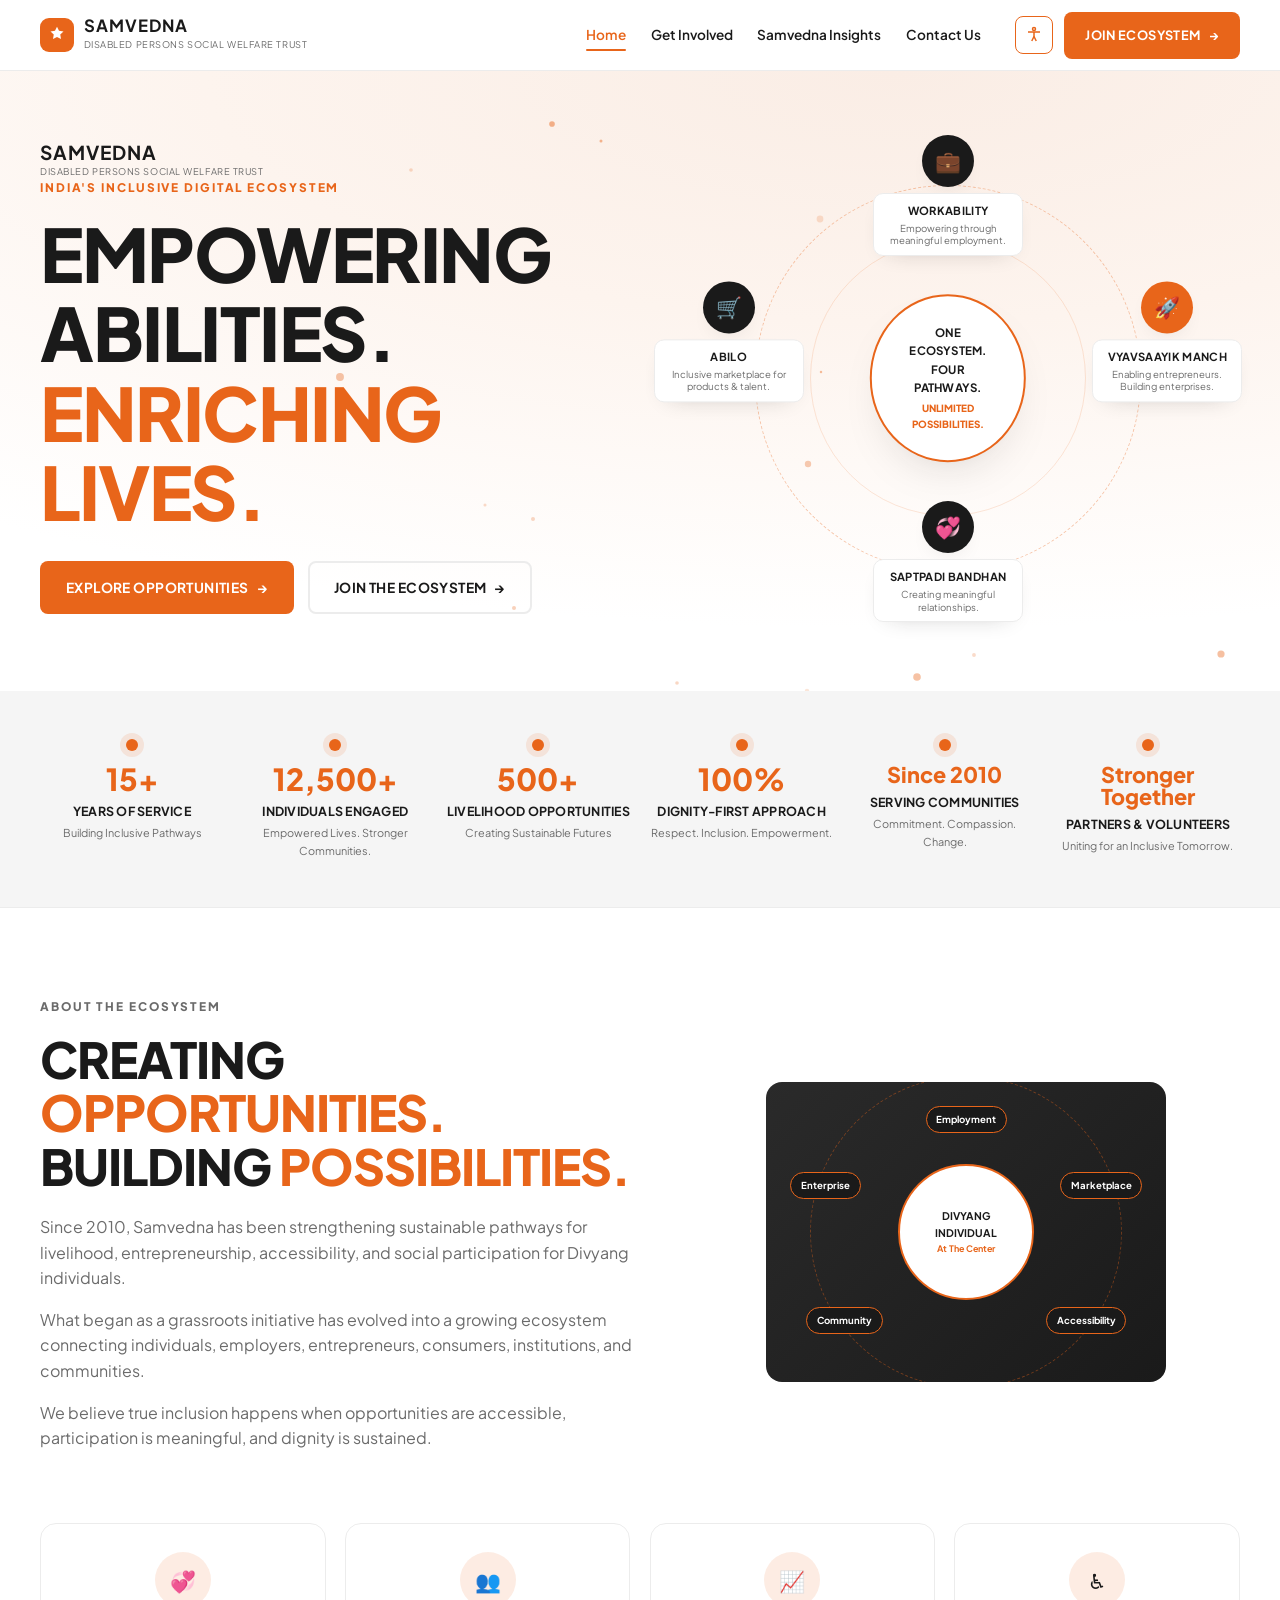
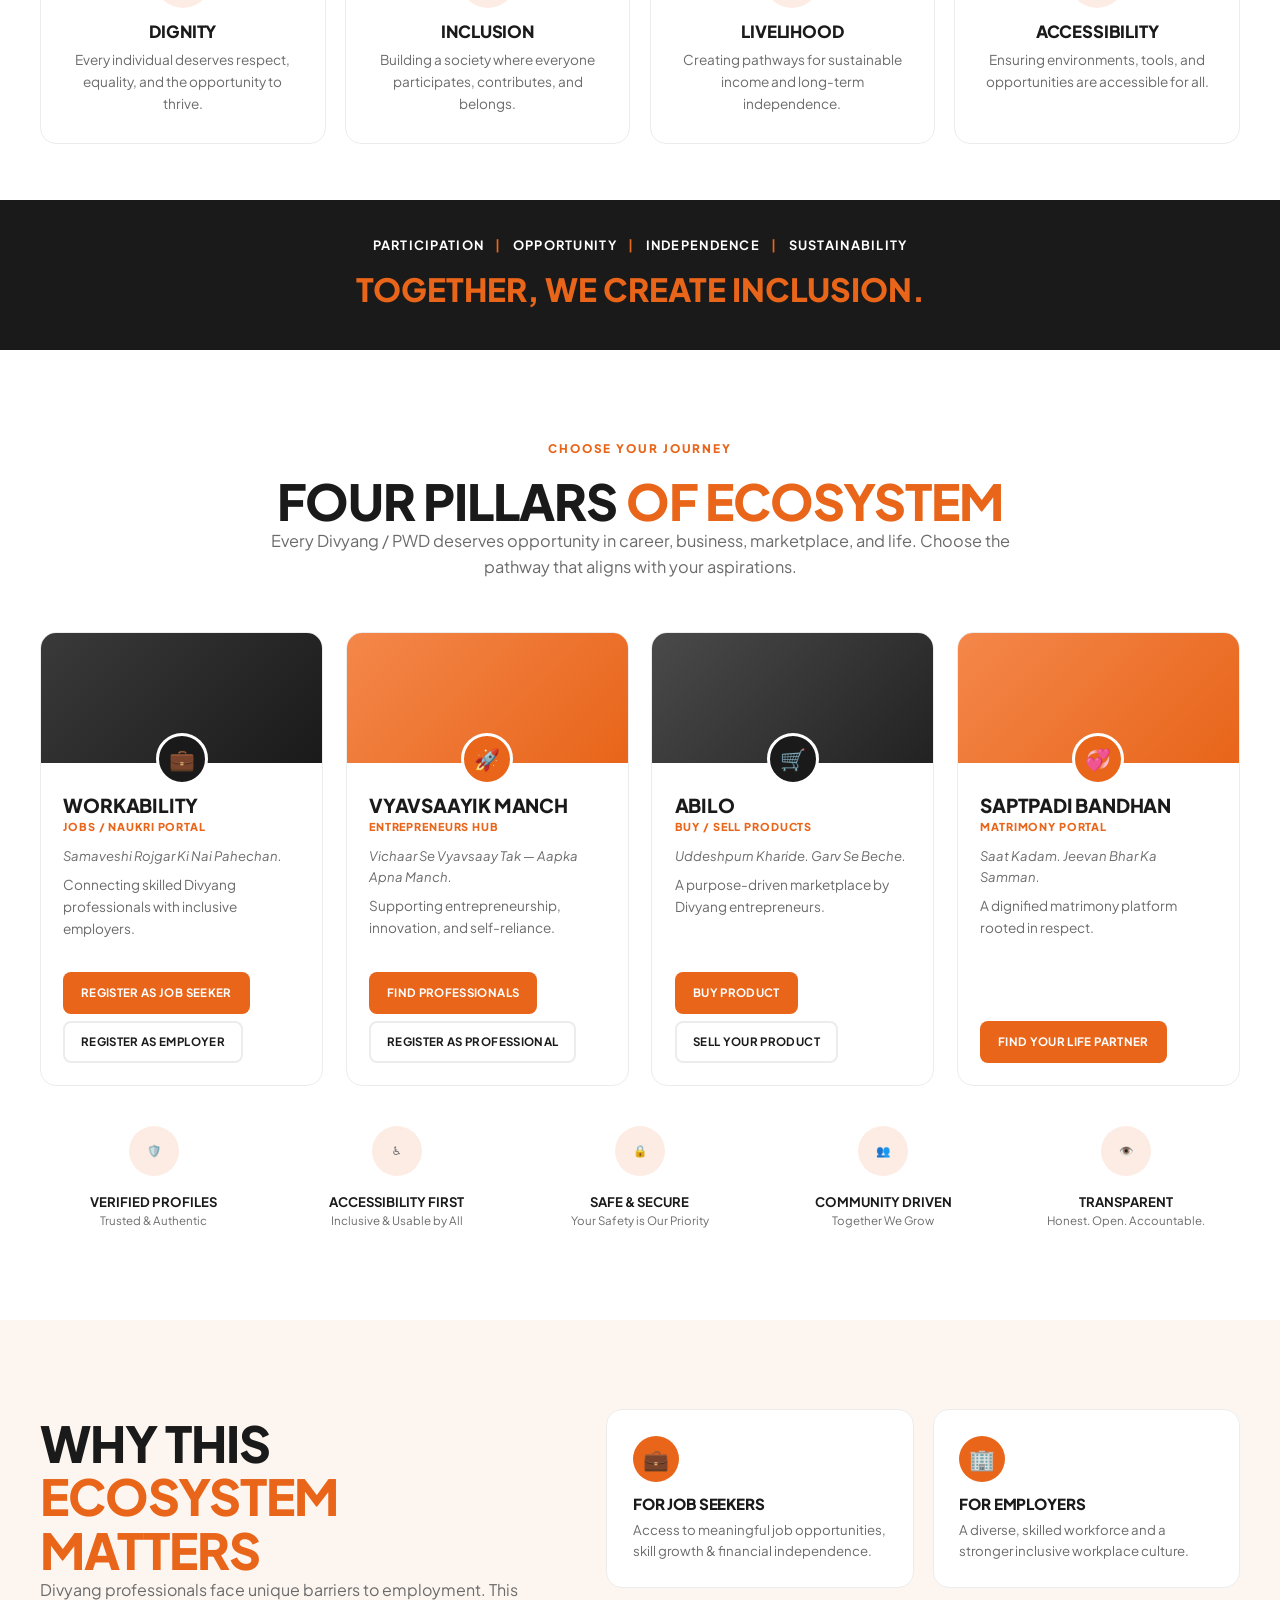
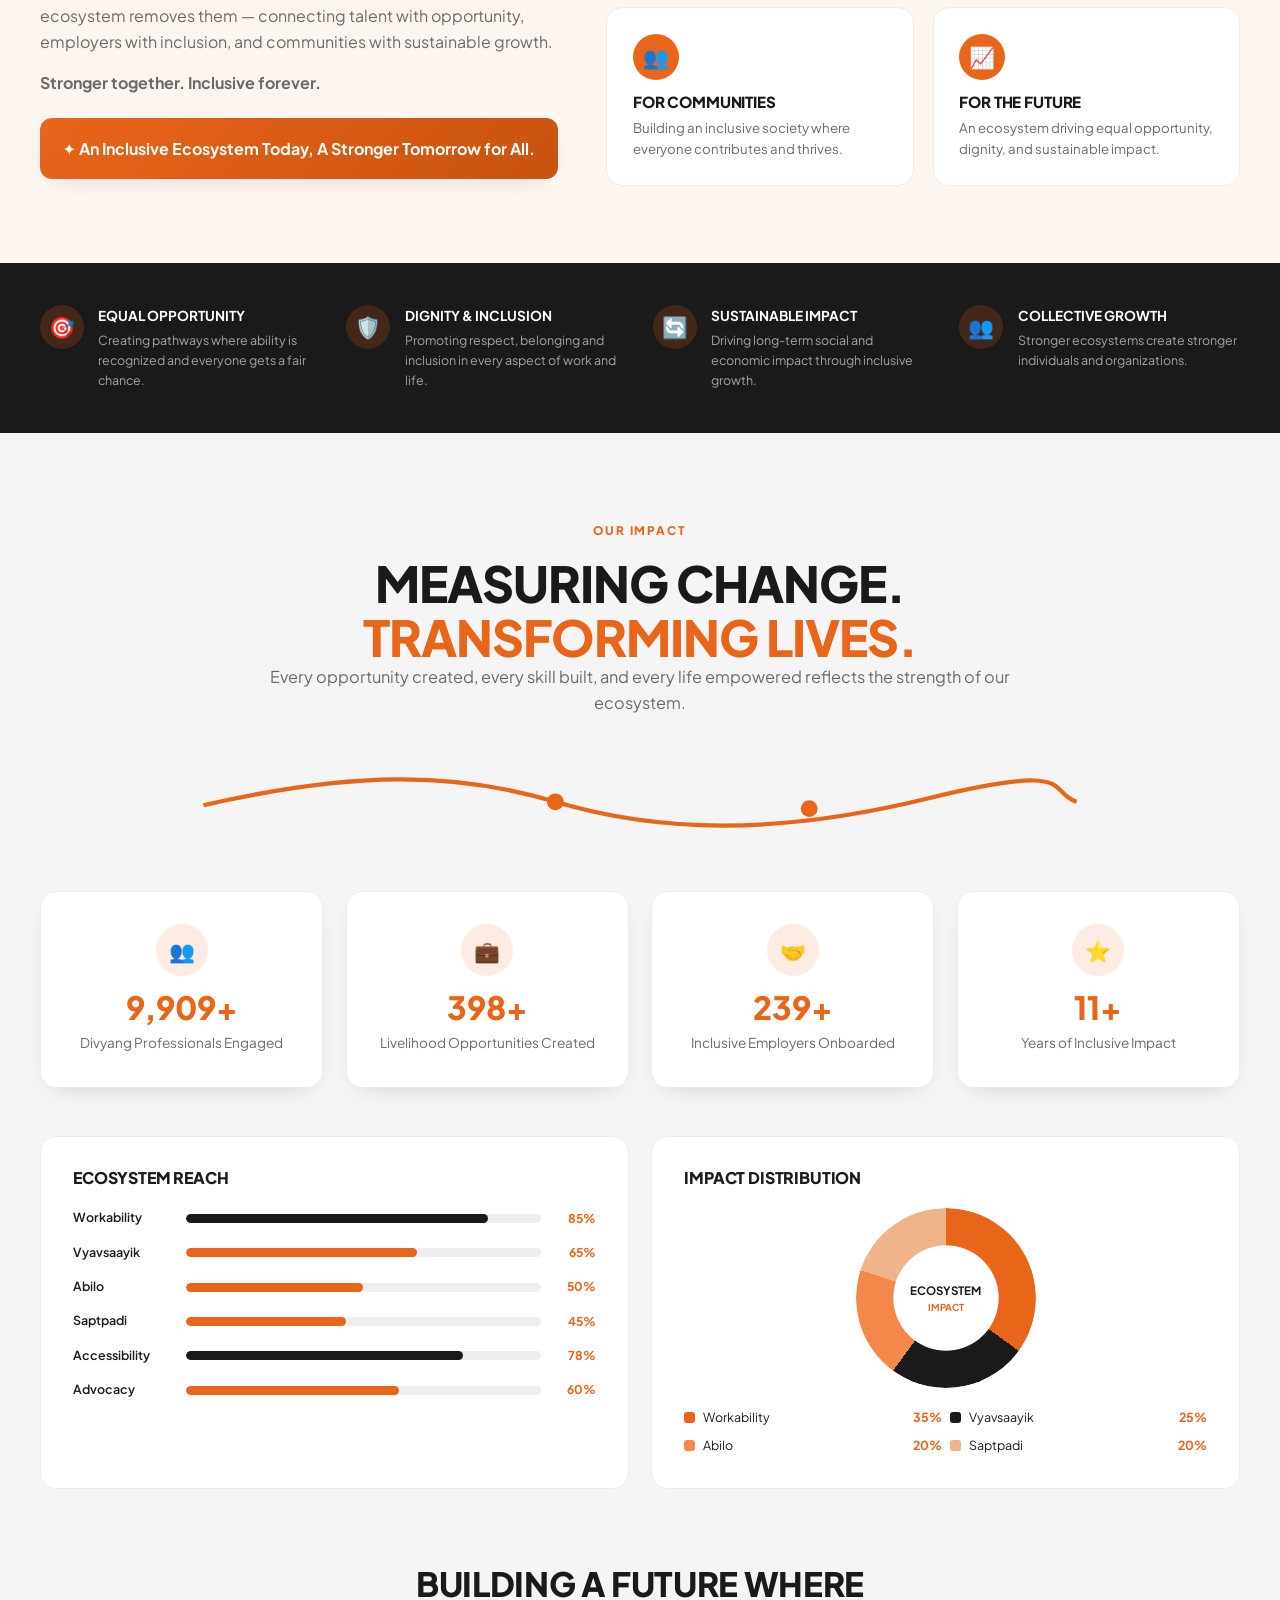
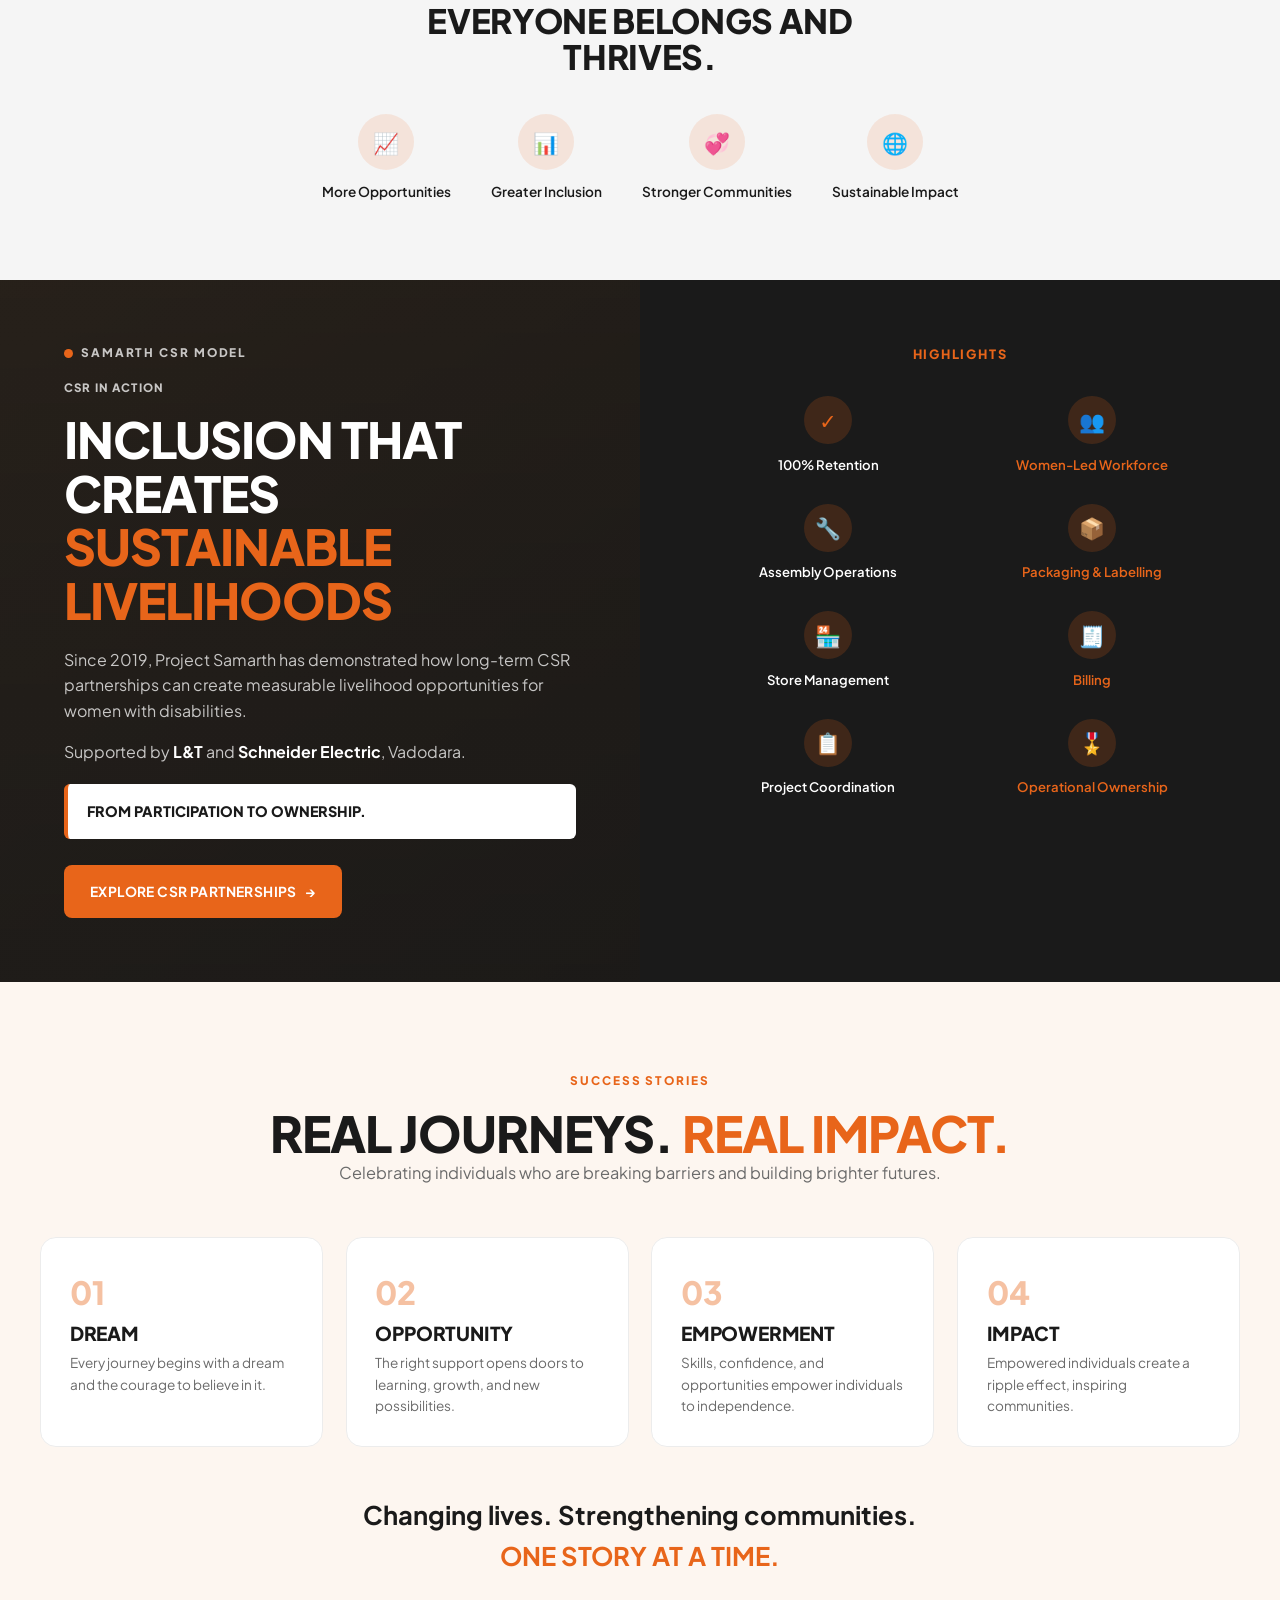
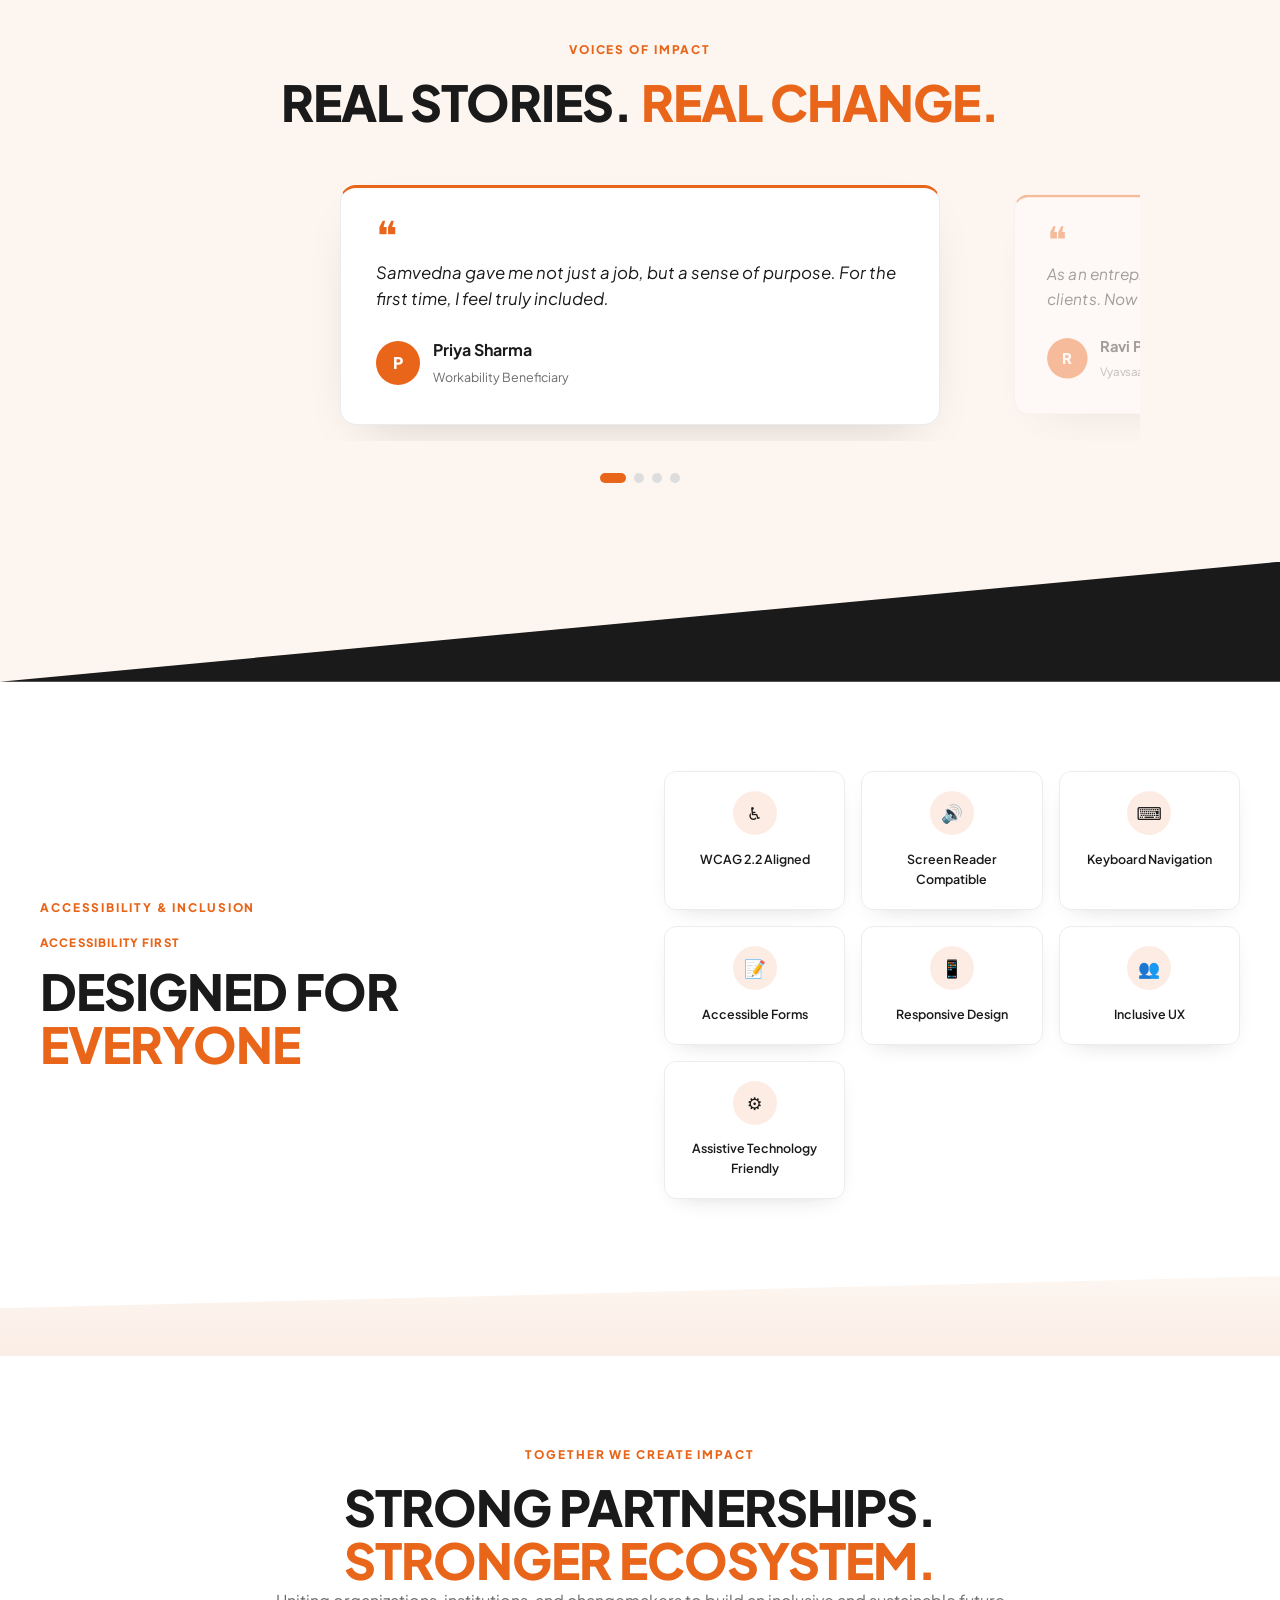
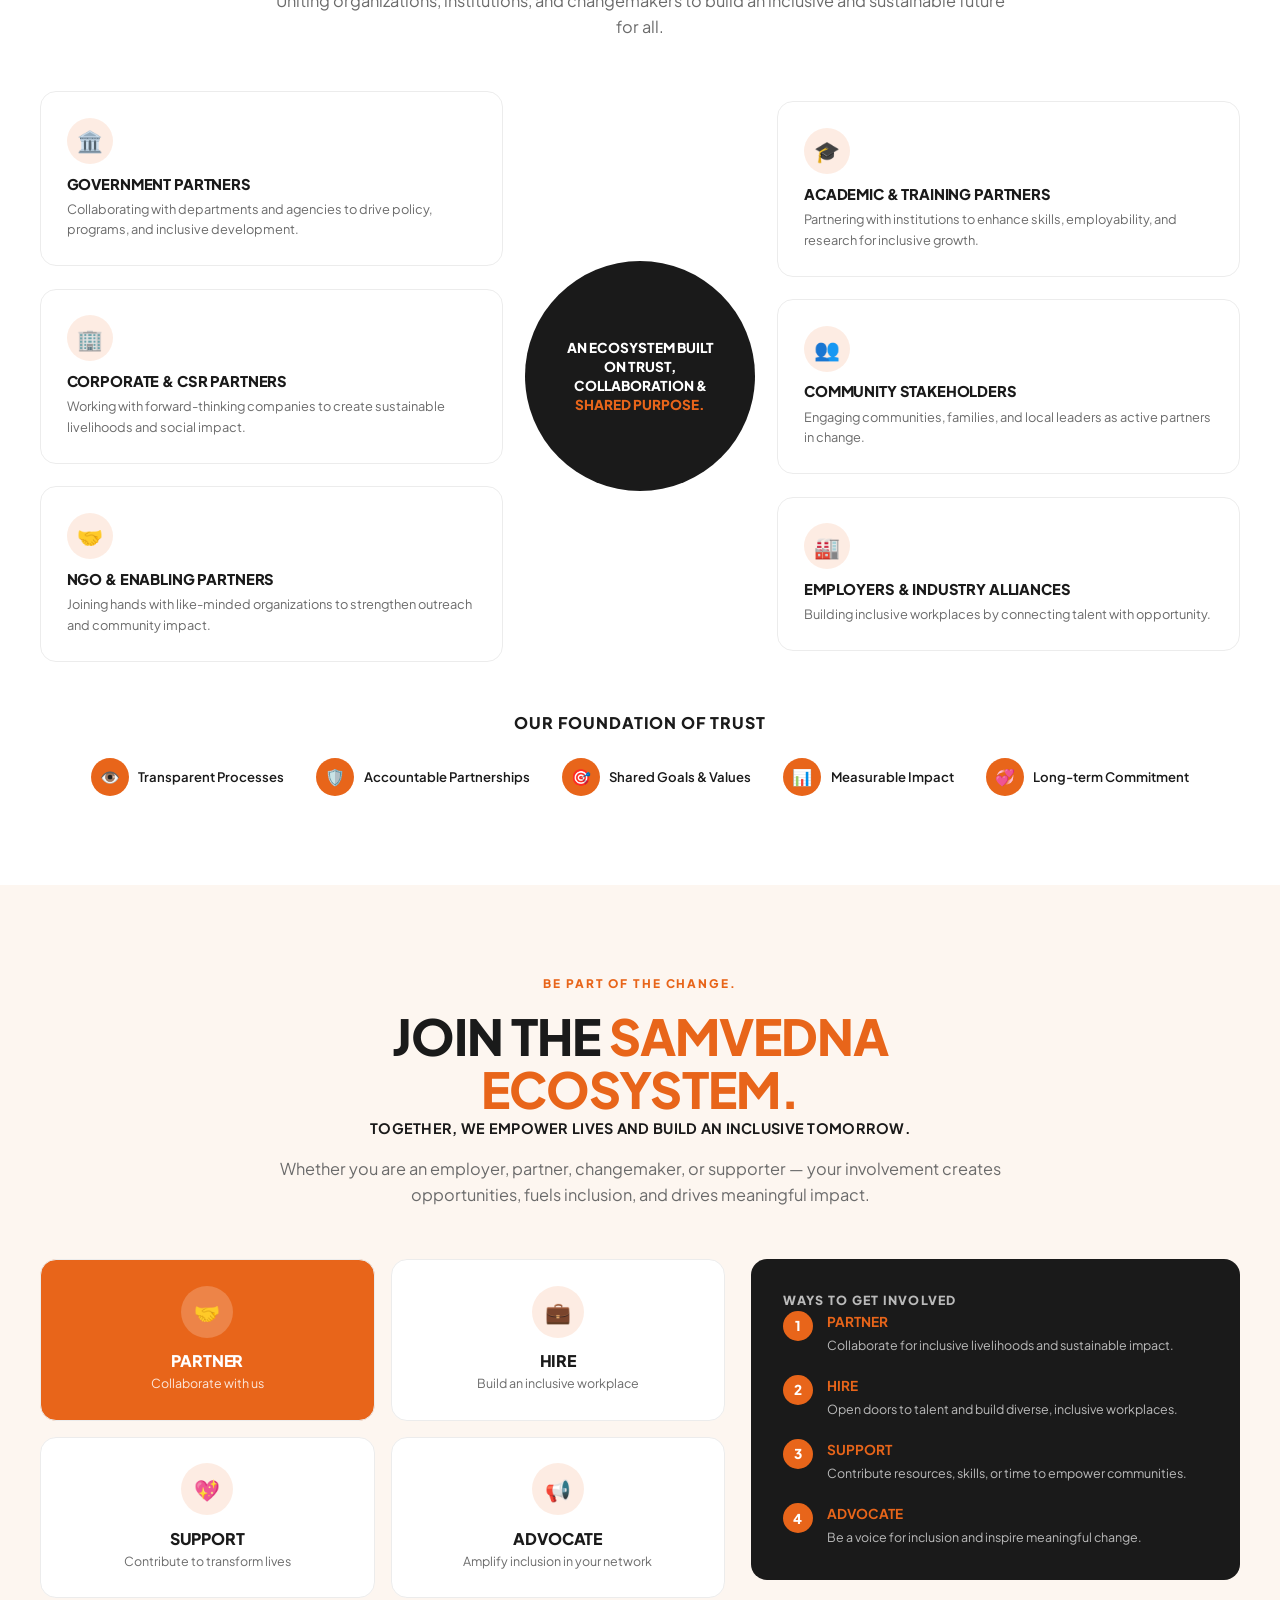
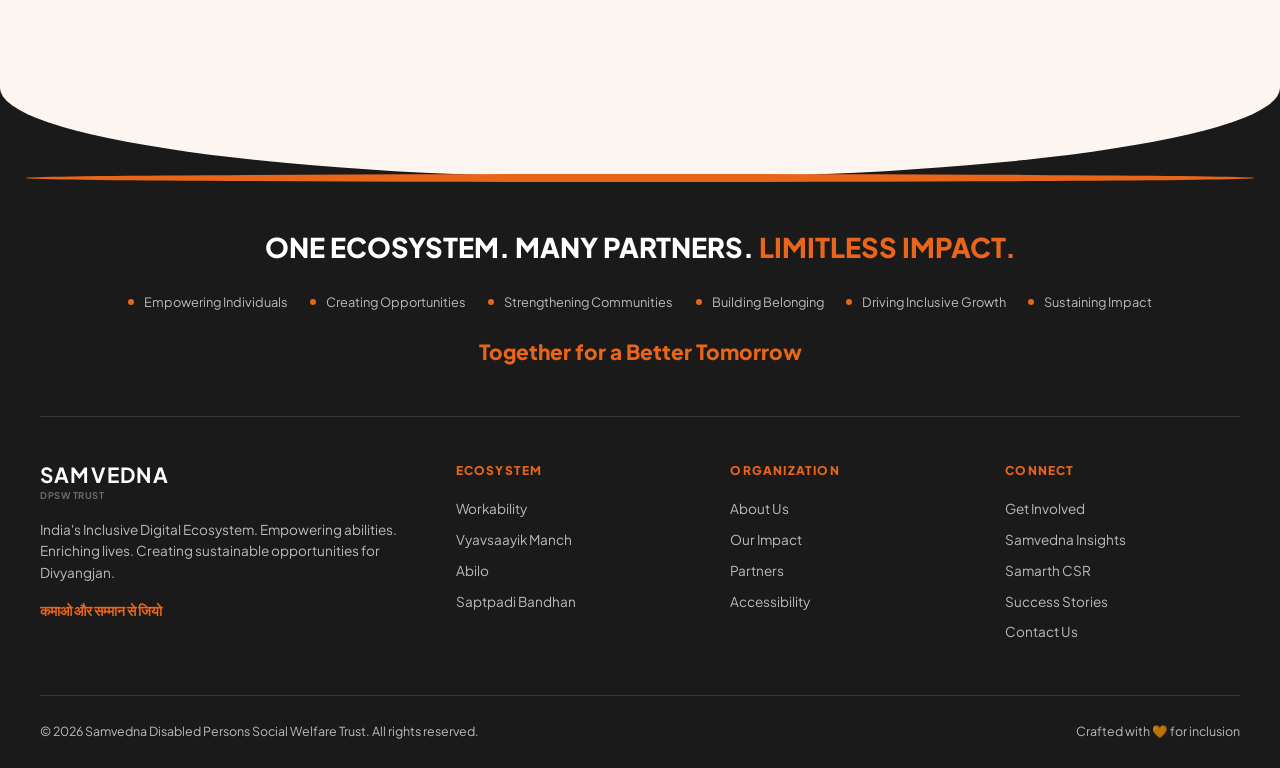
==== commit e159c785: "update code" ====
--- a/index.html
+++ b/index.html
@@ -37,14 +37,9 @@
       <nav class="main-nav" id="main-nav" aria-label="Primary">
         <ul>
           <li><a href="#hero">Home</a></li>
-          <li><a href="#about">About</a></li>
-          <li><a href="#pillars">Pillars</a></li>
-          <li><a href="#why">Why</a></li>
-          <li><a href="#impact">Impact</a></li>
-          <li><a href="#samarth">Samarth</a></li>
-          <li><a href="#stories">Stories</a></li>
-          <li><a href="#accessibility">Accessibility</a></li>
-          <li><a href="#partners">Partners</a></li>
+          <li><a href="pages/get-involved.html">Get Involved</a></li>
+          <li><a href="pages/insights.html">Samvedna Insights</a></li>
+          <li><a href="pages/contact.html">Contact Us</a></li>
         </ul>
       </nav>
 
@@ -474,7 +469,7 @@
       </div>
       <nav class="footer-col" aria-label="Ecosystem"><h4>Ecosystem</h4><ul><li><a href="#pillars">Workability</a></li><li><a href="#pillars">Vyavsaayik Manch</a></li><li><a href="#pillars">Abilo</a></li><li><a href="#pillars">Saptpadi Bandhan</a></li></ul></nav>
       <nav class="footer-col" aria-label="Organization"><h4>Organization</h4><ul><li><a href="#about">About Us</a></li><li><a href="#impact">Our Impact</a></li><li><a href="#partners">Partners</a></li><li><a href="#accessibility">Accessibility</a></li></ul></nav>
-      <nav class="footer-col" aria-label="Connect"><h4>Connect</h4><ul><li><a href="#get-involved">Get Involved</a></li><li><a href="#samarth">Samarth CSR</a></li><li><a href="#stories">Success Stories</a></li><li><a href="#">Contact Us</a></li></ul></nav>
+     <nav class="footer-col" aria-label="Connect"><h4>Connect</h4><ul><li><a href="pages/get-involved.html">Get Involved</a></li><li><a href="pages/insights.html">Samvedna Insights</a></li><li><a href="#samarth">Samarth CSR</a></li><li><a href="#stories">Success Stories</a></li><li><a href="pages/contact.html">Contact Us</a></li></ul></nav>
     </div>
     <div class="wrap footer-bottom">
       <p>&copy; <span id="year">2026</span> Samvedna Disabled Persons Social Welfare Trust. All rights reserved.</p>
